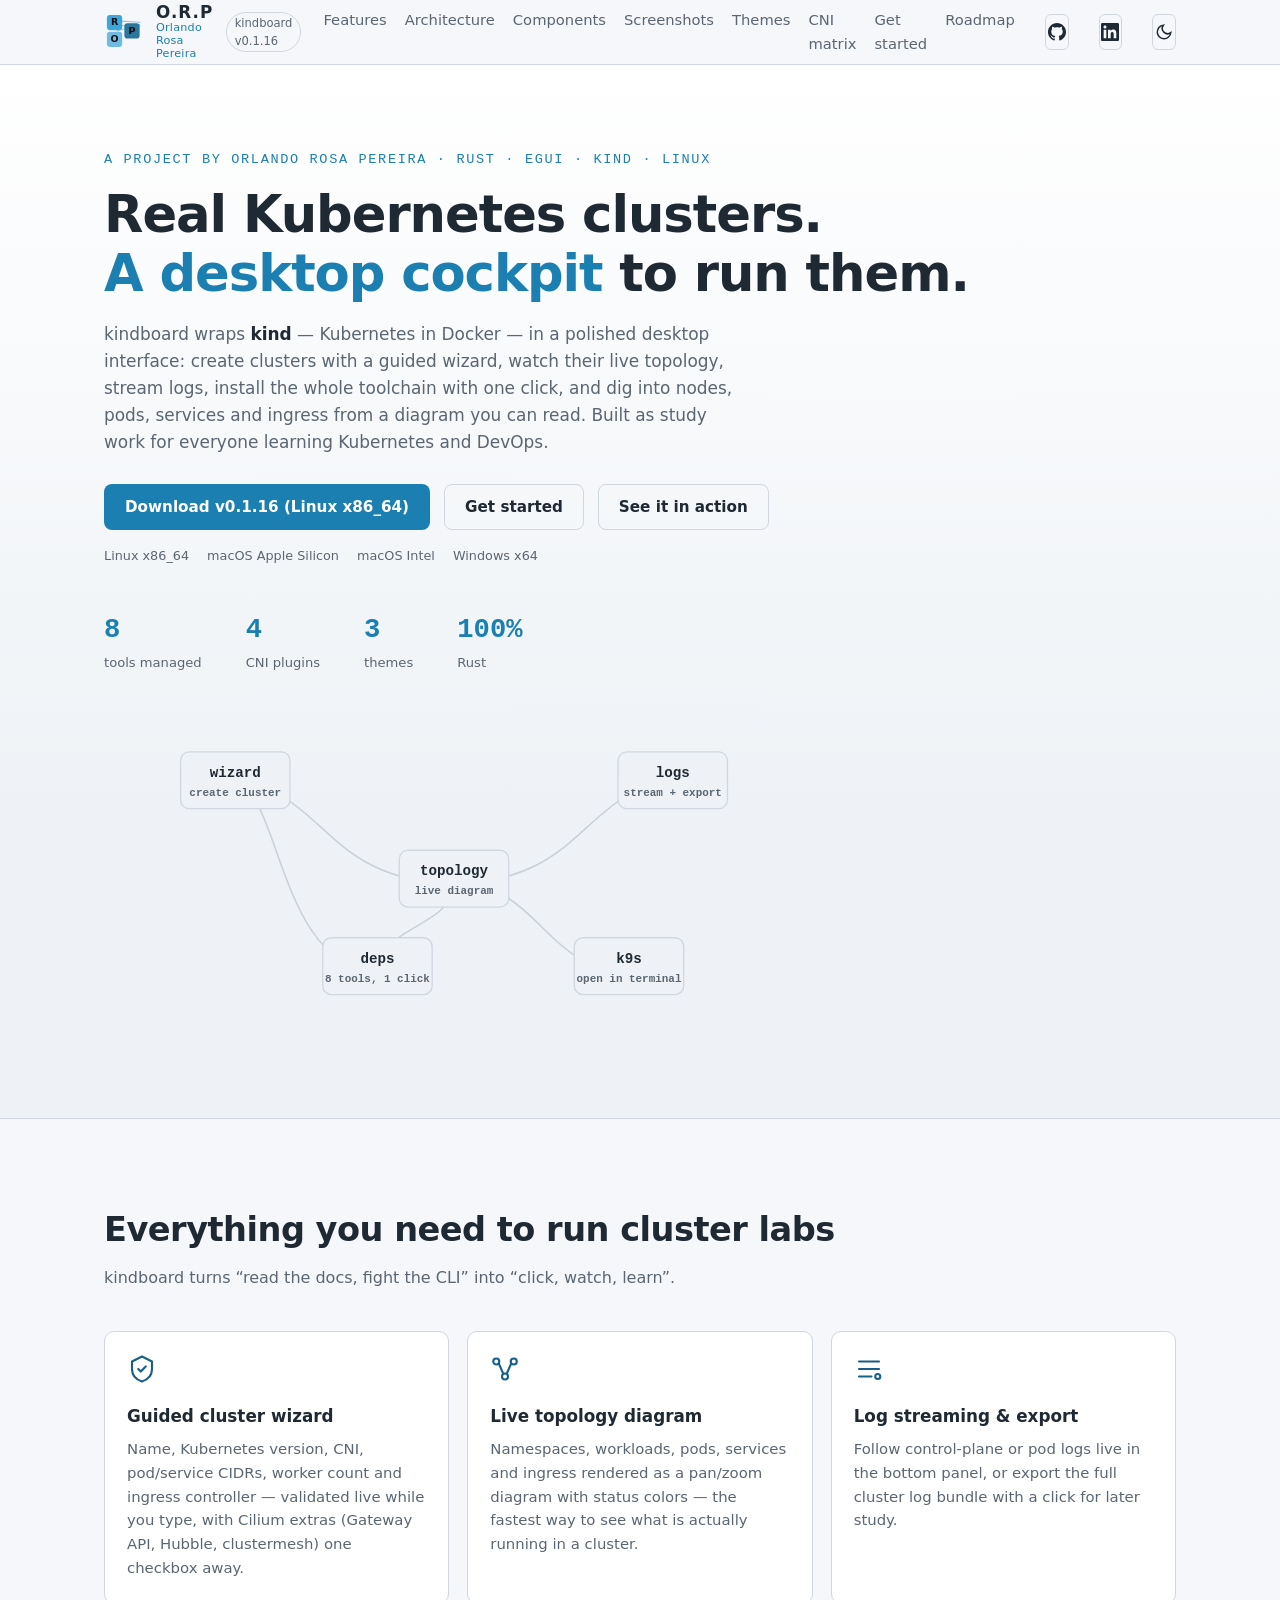
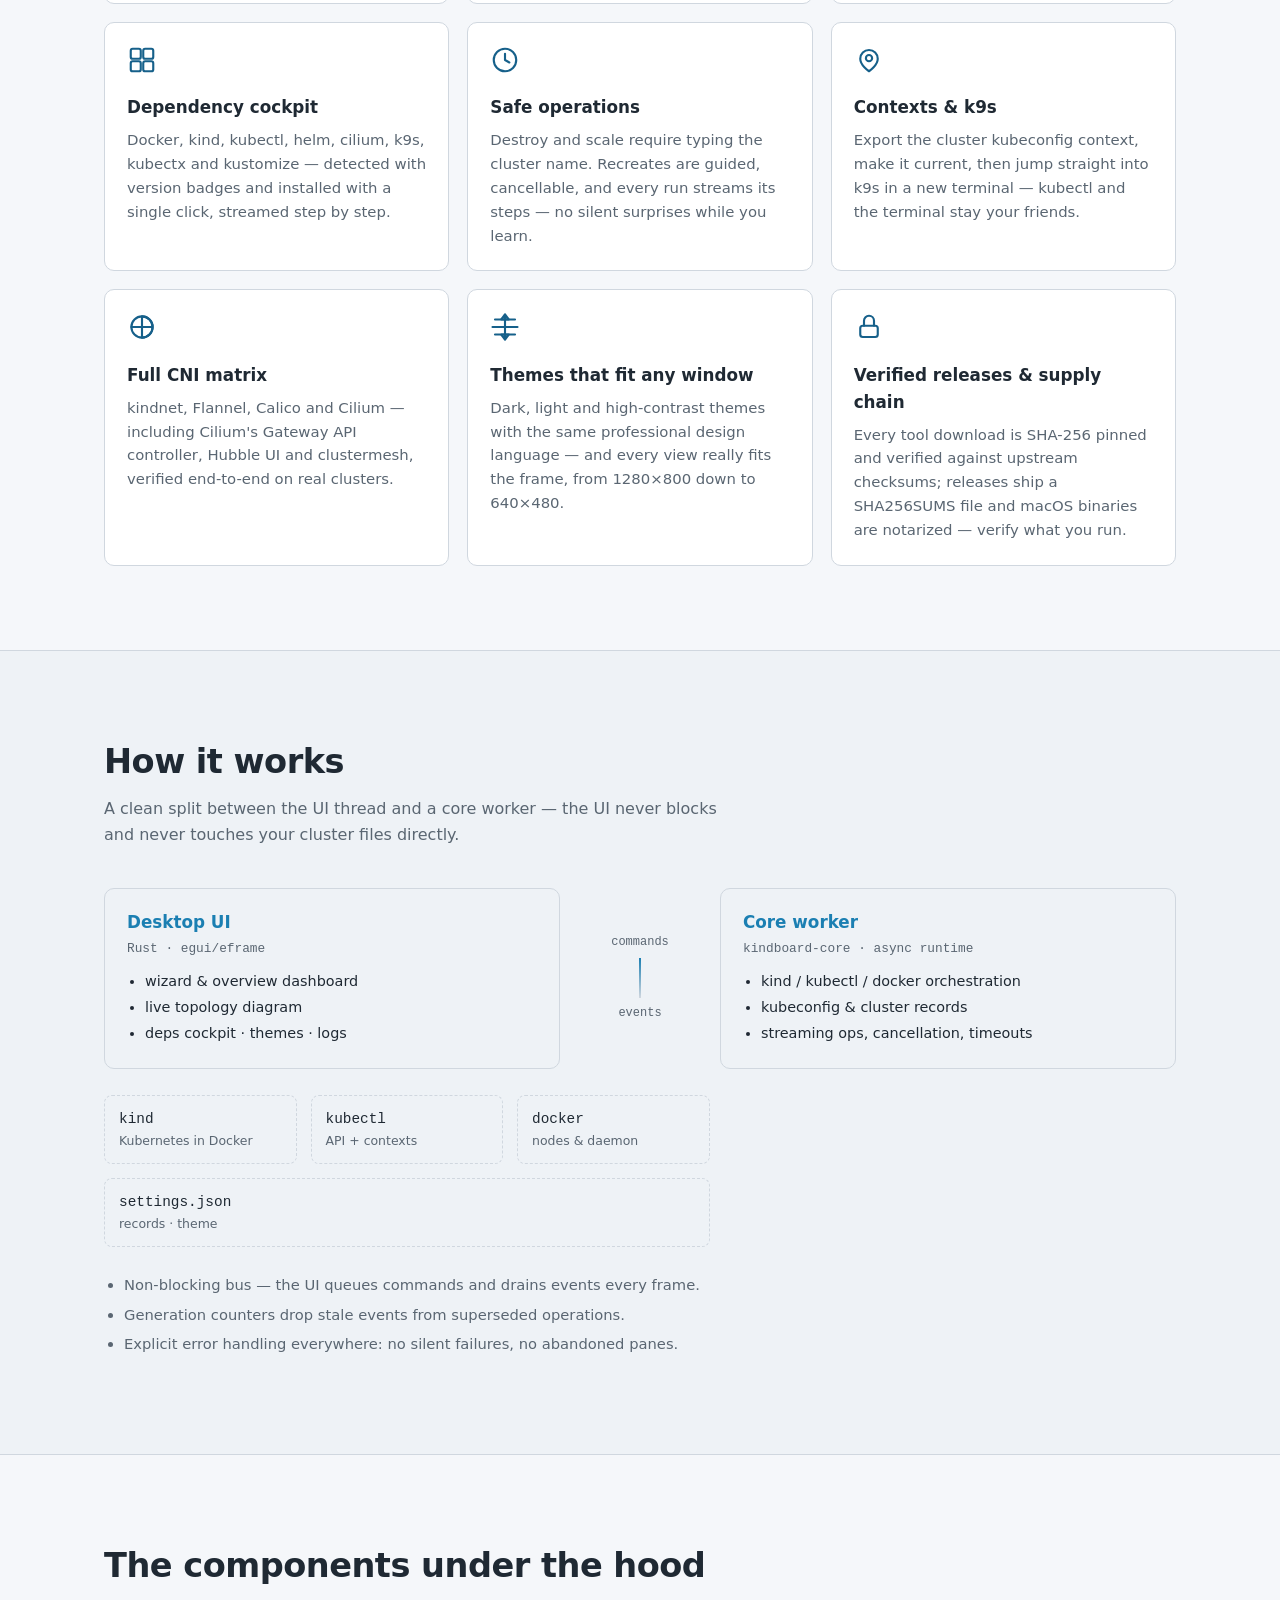
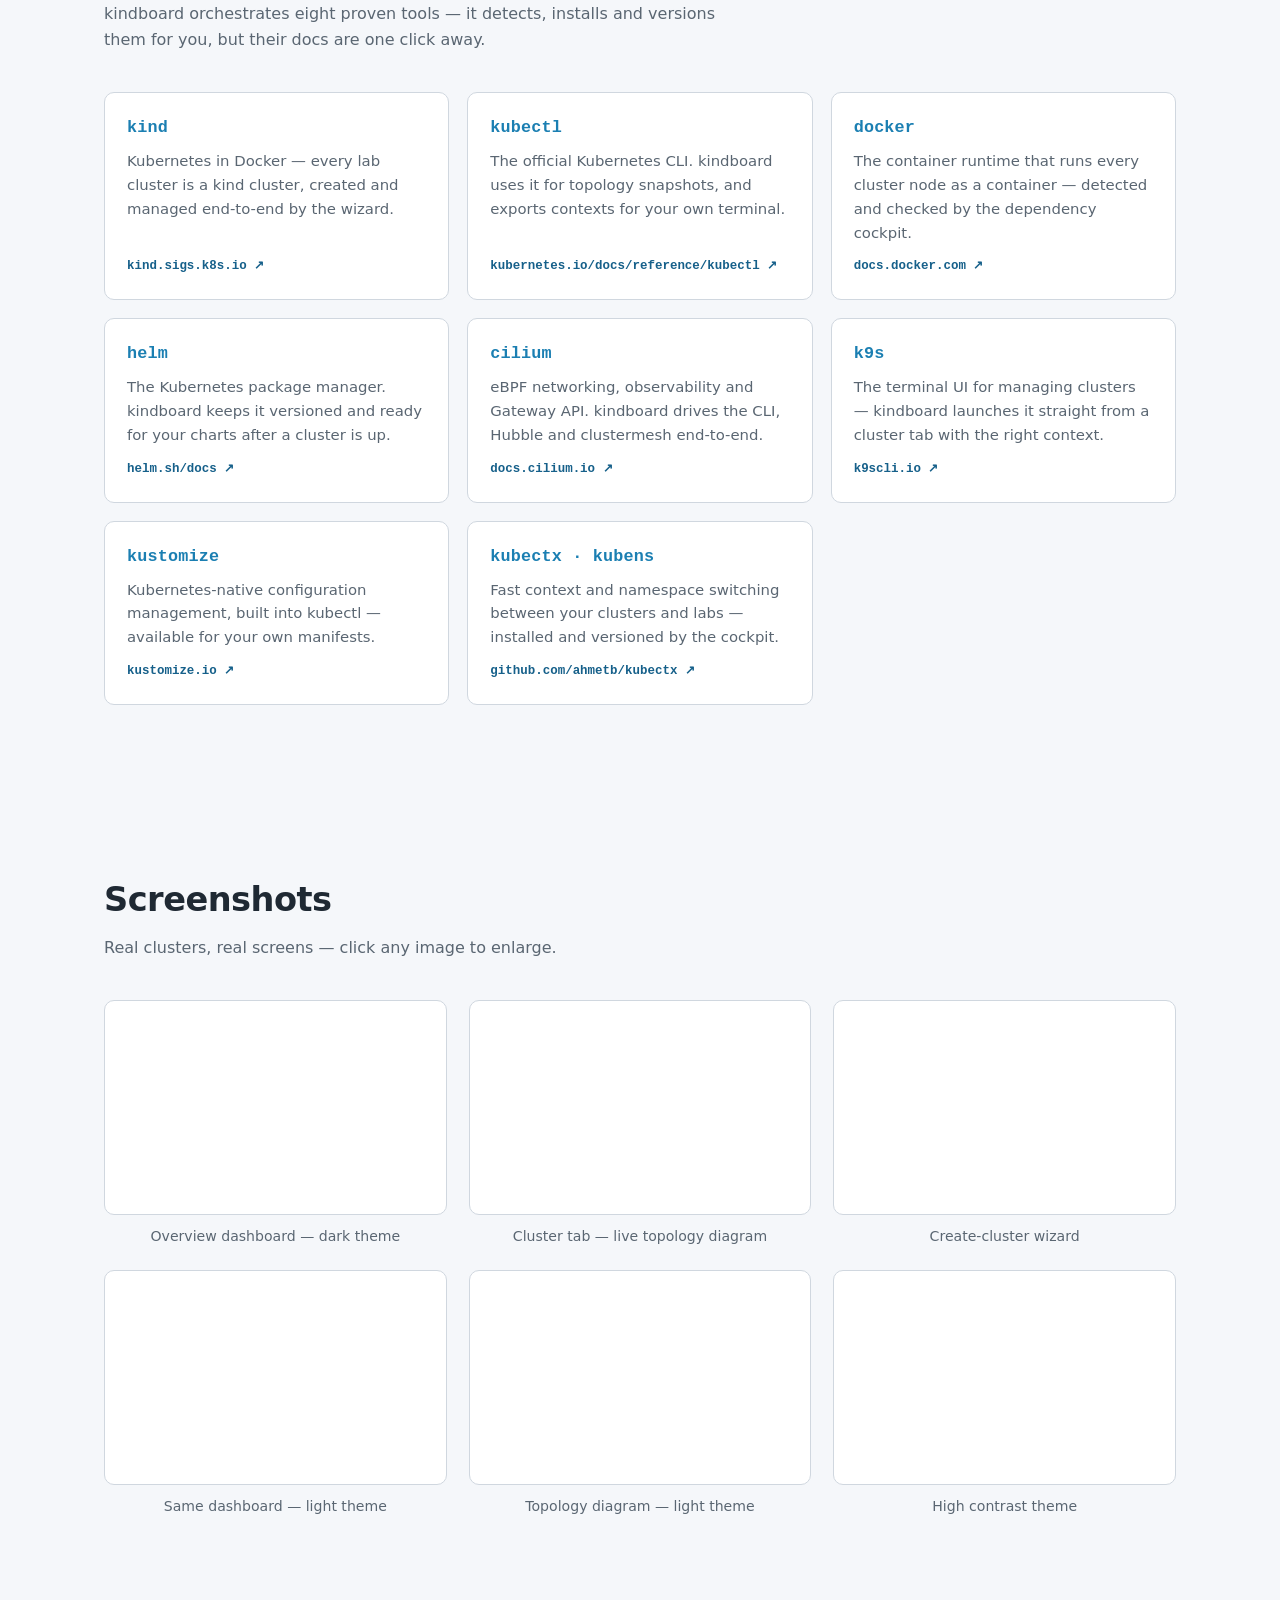
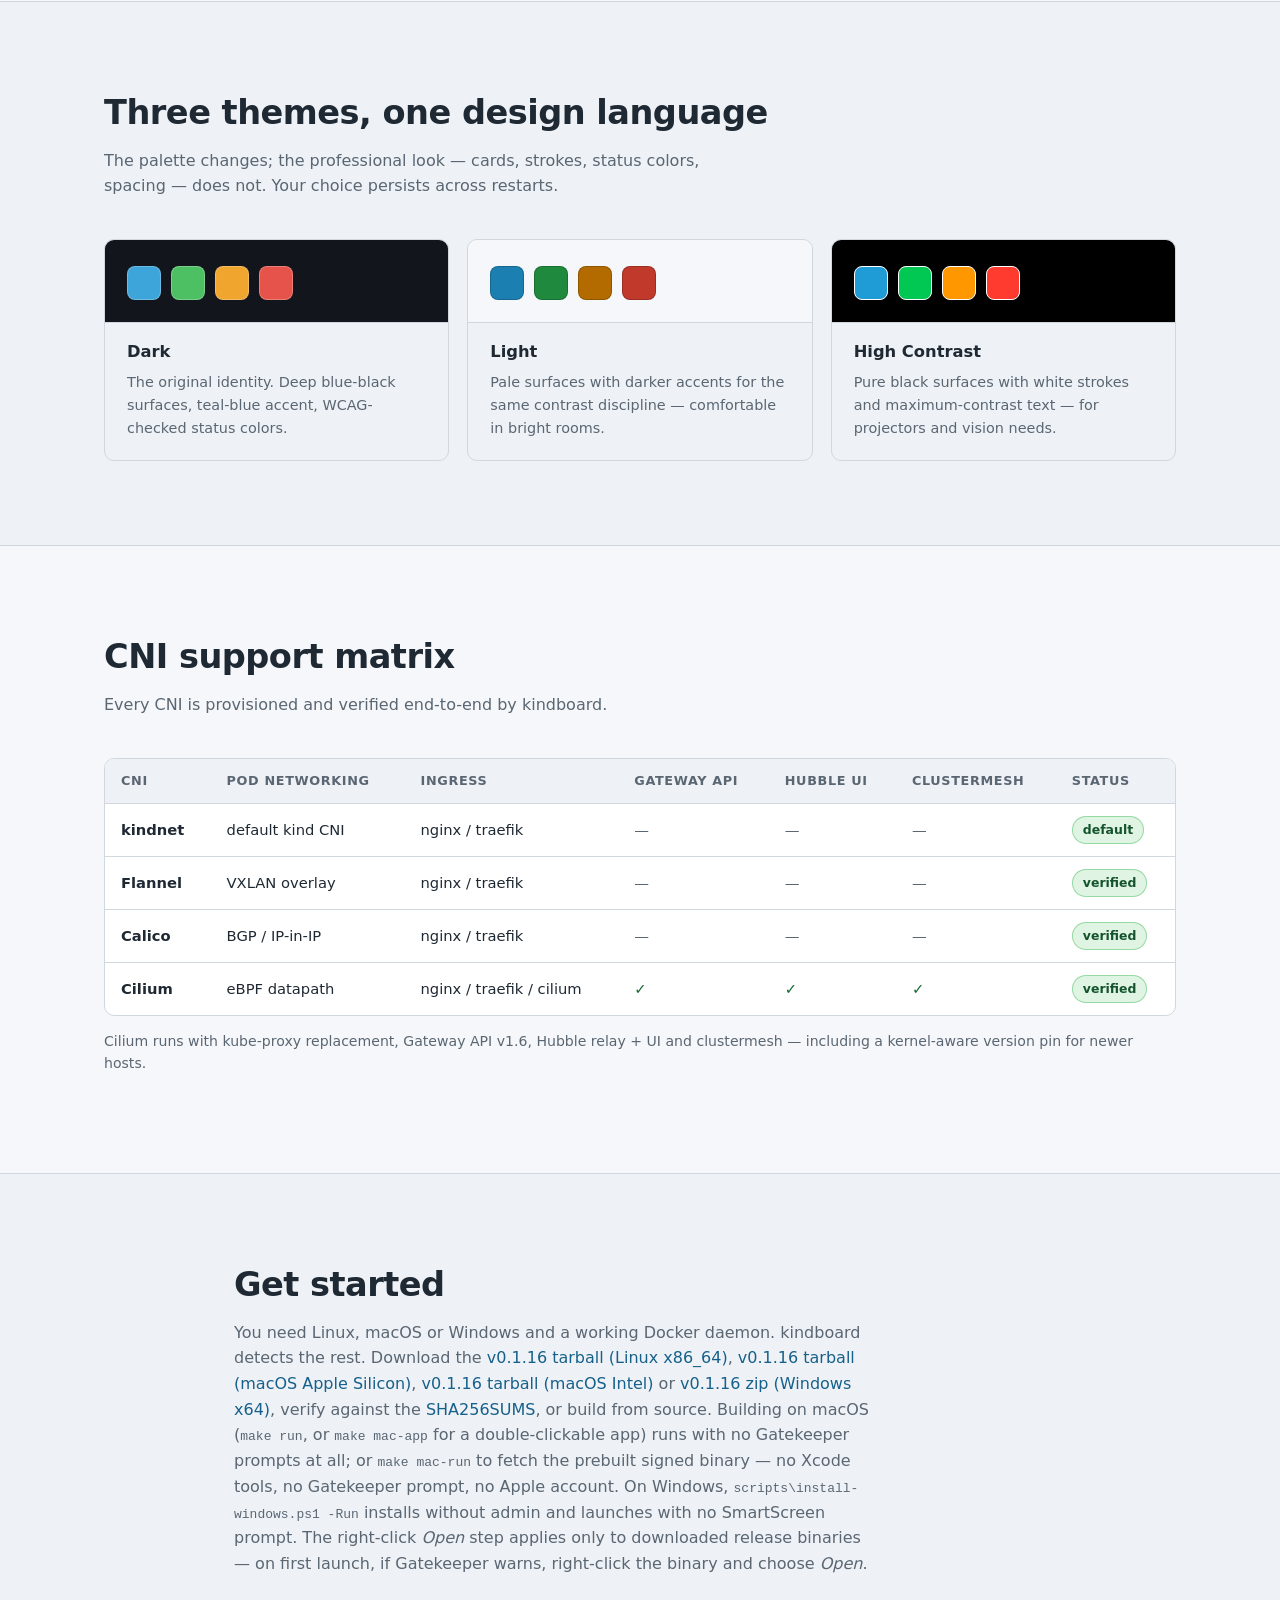
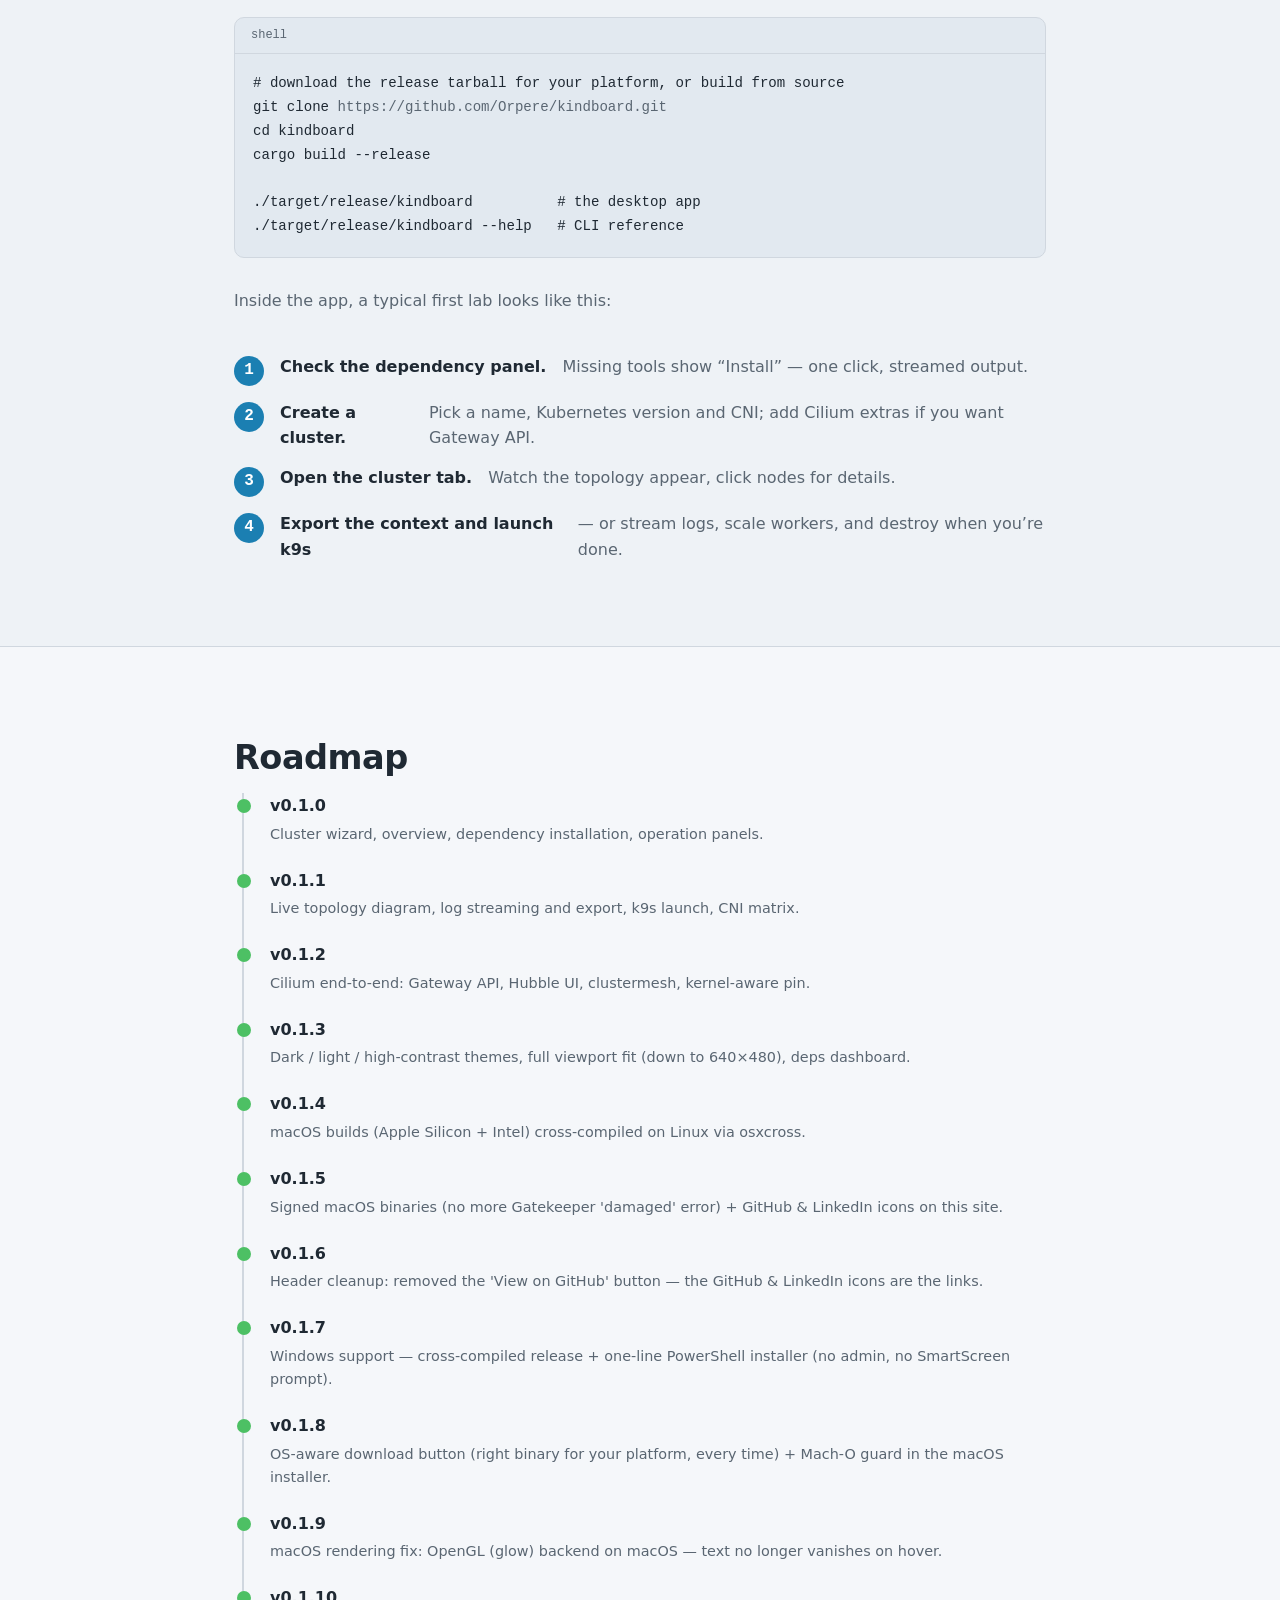
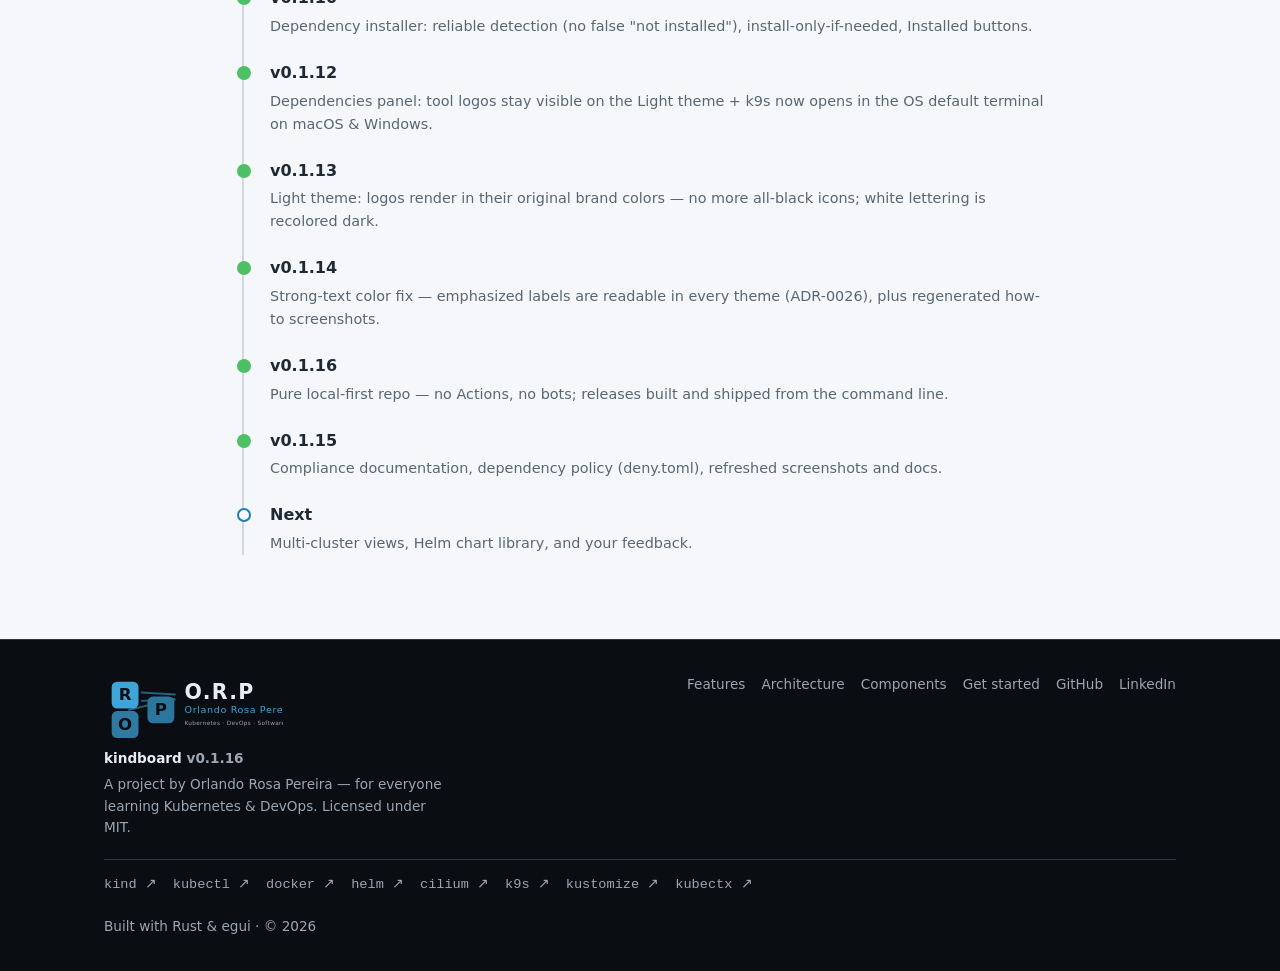
==== index.html @ e4f09187 "publish 0.1.16" ====
<!DOCTYPE html>
<html lang="en">
<head>
  <meta charset="UTF-8" />
  <meta name="viewport" content="width=device-width, initial-scale=1.0" />
  <title>kindboard — a desktop cockpit for kind clusters</title>
  <meta name="description" content="kindboard is a Linux desktop app for creating, inspecting and managing local Kubernetes (kind) clusters — built in Rust for people learning Kubernetes and DevOps." />
  <meta name="theme-color" content="#12161c" />
  <meta name="author" content="Orlando Rosa Pereira" />
  <!-- GitHub Pages cannot set HTTP headers, so the CSP lives in a meta tag.
       The sha256 entry allowlists the inline theme-bootstrap script below
       (recompute with `sha256sum` over the exact script bytes when it changes):
       script-src 'self' <hash>; everything else same-origin only.
       frame-ancestors is omitted: it is inert in a meta tag, so clickjacking
       protection is unavailable on GitHub Pages and accepted as residual risk
       for this static site. -->
  <meta http-equiv="Content-Security-Policy" content="default-src 'self'; script-src 'self' 'sha256-ahwJaGSx7KOVhxHUucJK3EvIXWV5ExNQpcqbF4LpwiA='; style-src 'self'; img-src 'self' data:; connect-src 'self'; font-src 'self'; object-src 'none'; base-uri 'self'; form-action 'self'" />
  <meta property="og:title" content="kindboard — a desktop cockpit for kind clusters" />
  <meta property="og:description" content="Create, inspect and manage local Kubernetes clusters from a polished desktop UI. Rust + egui, one-click dependencies, live topology diagrams, Cilium + Gateway API support." />
  <meta property="og:type" content="website" />
  <meta property="og:url" content="https://orpere.github.io/kindboard/" />
  <meta property="og:image" content="https://orpere.github.io/kindboard/og-image.png" />
  <link rel="icon" type="image/svg+xml" href="favicon.svg" />
  <link rel="icon" type="image/png" sizes="192x192" href="favicon-192.png" />
  <link rel="apple-touch-icon" href="apple-touch-icon.png" />
  <script>(function(){var t="dark";try{var s=localStorage.getItem("kb-theme");if(s==="dark"||s==="light"){t=s}else if(window.matchMedia&&window.matchMedia("(prefers-color-scheme: light)").matches){t="light"}}catch(e){}document.documentElement.setAttribute("data-theme",t);})();</script>
  <link rel="stylesheet" href="styles.css" />
</head>
<body>

<header class="site-header" id="top">
  <div class="wrap header-inner">
    <a class="brand" href="#top" aria-label="O.R.P — Orlando Rosa Pereira, home">
      <img class="brand-mark" src="assets/img/orp-mark.svg" alt="O.R.P mark" />
      <span class="brand-text">
        <strong>O.R.P</strong>
        <small>Orlando Rosa Pereira</small>
      </span>
      <span class="brand-version">kindboard v0.1.16</span>
    </a>
    <button class="nav-toggle" id="nav-toggle" aria-expanded="false" aria-controls="site-nav" aria-label="Toggle navigation">
      <span></span><span></span><span></span>
    </button>
    <nav class="site-nav" id="site-nav" aria-label="Main navigation">
      <a href="#features">Features</a>
      <a href="#architecture">Architecture</a>
      <a href="#components">Components</a>
      <a href="#screenshots">Screenshots</a>
      <a href="#themes">Themes</a>
      <a href="#cni">CNI matrix</a>
      <a href="#start">Get started</a>
      <a href="#roadmap">Roadmap</a>
    </nav>
    <a class="icon-link" href="https://github.com/Orpere/kindboard" target="_blank" rel="noopener noreferrer" aria-label="GitHub repository — Orpere/kindboard" title="GitHub repository — Orpere/kindboard"><svg width="18" height="18" viewBox="0 0 24 24" fill="currentColor" aria-hidden="true"><path d="M12 0C5.37 0 0 5.37 0 12c0 5.3 3.438 9.8 8.205 11.385.6.11.82-.26.82-.577 0-.285-.01-1.04-.015-2.04-3.338.724-4.042-1.61-4.042-1.61-.546-1.385-1.335-1.755-1.335-1.755-1.087-.744.084-.729.084-.729 1.205.084 1.838 1.236 1.838 1.236 1.07 1.835 2.809 1.305 3.495.998.108-.776.417-1.305.76-1.605-2.665-.3-5.466-1.332-5.466-5.93 0-1.31.465-2.38 1.235-3.22-.135-.303-.54-1.523.105-3.176 0 0 1.005-.322 3.3 1.23.96-.267 1.98-.399 3-.405 1.02.006 2.04.138 3 .405 2.28-1.552 3.285-1.23 3.285-1.23.645 1.653.24 2.873.12 3.176.765.84 1.23 1.91 1.23 3.22 0 4.61-2.805 5.625-5.475 5.92.42.36.81 1.096.81 2.22 0 1.606-.015 2.896-.015 3.286 0 .315.21.69.825.57C20.565 21.795 24 17.295 24 12c0-6.63-5.37-12-12-12z"/></svg></a>
    <a class="icon-link" href="https://www.linkedin.com/in/orlando-pereira-878aa32a" target="_blank" rel="noopener noreferrer" aria-label="LinkedIn profile — Orlando Rosa Pereira" title="LinkedIn profile — Orlando Rosa Pereira"><svg width="18" height="18" viewBox="0 0 24 24" fill="currentColor" aria-hidden="true"><path d="M20.447 20.452h-3.554v-5.569c0-1.328-.027-3.037-1.852-3.037-1.853 0-2.136 1.445-2.136 2.939v5.667H9.351V9h3.414v1.561h.046c.477-.9 1.637-1.85 3.37-1.85 3.601 0 4.267 2.37 4.267 5.455v6.286zM5.337 7.433c-1.144 0-2.063-.926-2.063-2.065 0-1.138.92-2.063 2.063-2.063 1.14 0 2.064.925 2.064 2.063 0 1.139-.925 2.065-2.064 2.065zm1.782 13.019H3.555V9h3.564v11.452zM22.225 0H1.771C.792 0 0 .774 0 1.729v20.542C0 23.227.792 24 1.771 24h20.451C23.2 24 24 23.227 24 22.271V1.729C24 .774 23.2 0 22.225 0z"/></svg></a>
    <button class="theme-toggle" id="theme-toggle" type="button" aria-pressed="false" aria-label="Switch to light theme" title="Switch to light theme"><svg id="theme-sun" width="18" height="18" viewBox="0 0 24 24" fill="none" stroke="currentColor" stroke-width="2" aria-hidden="true"><circle cx="12" cy="12" r="4"/><path d="M12 2v2M12 20v2M4.9 4.9l1.4 1.4M17.7 17.7l1.4 1.4M2 12h2M20 12h2M4.9 19.1l1.4-1.4M17.7 6.3l1.4-1.4"/></svg><svg id="theme-moon" width="18" height="18" viewBox="0 0 24 24" fill="none" stroke="currentColor" stroke-width="2" aria-hidden="true"><path d="M21 12.8A9 9 0 1 1 11.2 3a7 7 0 0 0 9.8 9.8z"/></svg></button>
  </div>
</header>

<main>

  <!-- ================= HERO ================= -->
  <section class="hero" id="hero">
    <div class="hero-grid" aria-hidden="true"></div>
    <canvas id="hero-network" aria-hidden="true"></canvas>
    <div class="wrap hero-inner">
      <p class="hero-kicker">A project by Orlando Rosa Pereira · Rust · egui · kind · Linux</p>
      <h1>Real Kubernetes clusters.<br /><span class="accent">A desktop cockpit</span> to run them.</h1>
      <p class="hero-sub">
        kindboard wraps <strong>kind</strong> — Kubernetes in Docker — in a polished desktop interface:
        create clusters with a guided wizard, watch their live topology, stream logs, install the
        whole toolchain with one click, and dig into nodes, pods, services and ingress from a diagram
        you can read. Built as study work for everyone learning Kubernetes and DevOps.
      </p>
      <div class="hero-actions">
        <a id="download-btn" class="btn btn-accent" rel="noopener" href="https://github.com/Orpere/kindboard/releases/latest">Download v0.1.16</a>
        <a id="download-btn-alt" class="btn btn-ghost" rel="noopener" hidden>macOS Intel</a>
        <a class="btn btn-ghost" href="#start">Get started</a>
        <a class="btn btn-ghost" href="#screenshots">See it in action</a>
        <ul class="platform-chips" role="list" aria-label="Download by platform">
          <li><a rel="noopener" href="https://github.com/Orpere/kindboard/releases/download/v0.1.16/kindboard-linux-x86_64.tar.gz">Linux x86_64</a></li>
          <li><a rel="noopener" href="https://github.com/Orpere/kindboard/releases/download/v0.1.16/kindboard-darwin-arm64.tar.gz">macOS Apple Silicon</a></li>
          <li><a rel="noopener" href="https://github.com/Orpere/kindboard/releases/download/v0.1.16/kindboard-darwin-x86_64.tar.gz">macOS Intel</a></li>
          <li><a rel="noopener" href="https://github.com/Orpere/kindboard/releases/download/v0.1.16/kindboard-windows-x86_64.zip">Windows x64</a></li>
        </ul>
      </div>
      <ul class="hero-stats" role="list">
        <li><strong>8</strong><span>tools managed</span></li>
        <li><strong>4</strong><span>CNI plugins</span></li>
        <li><strong>3</strong><span>themes</span></li>
        <li><strong>100%</strong><span>Rust</span></li>
      </ul>
      <div class="hero-art" aria-hidden="true">
        <svg viewBox="0 0 640 300" role="img">
          <g class="edges">
            <path d="M120 60 C 200 60, 200 150, 320 150"/>
            <path d="M320 150 C 440 150, 440 60, 520 60"/>
            <path d="M320 150 C 400 150, 400 230, 480 230"/>
            <path d="M120 60 C 160 60, 160 230, 250 230"/>
            <path d="M320 150 C 320 190, 250 190, 250 230"/>
          </g>
          <g class="nodes">
            <rect x="70" y="30" width="100" height="52" rx="8"/>
            <text x="120" y="53" text-anchor="middle">wizard</text>
            <text x="120" y="70" text-anchor="middle" class="sub">create cluster</text>
            <rect x="270" y="120" width="100" height="52" rx="8"/>
            <text x="320" y="143" text-anchor="middle">topology</text>
            <text x="320" y="160" text-anchor="middle" class="sub">live diagram</text>
            <rect x="470" y="30" width="100" height="52" rx="8"/>
            <text x="520" y="53" text-anchor="middle">logs</text>
            <text x="520" y="70" text-anchor="middle" class="sub">stream + export</text>
            <rect x="200" y="200" width="100" height="52" rx="8"/>
            <text x="250" y="223" text-anchor="middle">deps</text>
            <text x="250" y="240" text-anchor="middle" class="sub">8 tools, 1 click</text>
            <rect x="430" y="200" width="100" height="52" rx="8"/>
            <text x="480" y="223" text-anchor="middle">k9s</text>
            <text x="480" y="240" text-anchor="middle" class="sub">open in terminal</text>
          </g>
        </svg>
      </div>
    </div>
  </section>

  <!-- ================= FEATURES ================= -->
  <section class="section" id="features">
    <div class="wrap">
      <h2>Everything you need to run cluster labs</h2>
      <p class="section-sub">kindboard turns “read the docs, fight the CLI” into “click, watch, learn”.</p>
      <div class="features-grid">
        <article class="card">
          <svg class="card-icon" viewBox="0 0 24 24" aria-hidden="true"><path d="M12 2l8 4v6c0 5-3.5 8.5-8 10-4.5-1.5-8-5-8-10V6z"/><path d="M9 12l2 2 4-4"/></svg>
          <h3>Guided cluster wizard</h3>
          <p>Name, Kubernetes version, CNI, pod/service CIDRs, worker count and ingress controller — validated live while you type, with Cilium extras (Gateway API, Hubble, clustermesh) one checkbox away.</p>
        </article>
        <article class="card">
          <svg class="card-icon" viewBox="0 0 24 24" aria-hidden="true"><circle cx="5" cy="6" r="2.4"/><circle cx="19" cy="6" r="2.4"/><circle cx="12" cy="18" r="2.4"/><path d="M7 7.5l3.5 8M17 7.5l-3.5 8"/></svg>
          <h3>Live topology diagram</h3>
          <p>Namespaces, workloads, pods, services and ingress rendered as a pan/zoom diagram with status colors — the fastest way to see what is actually running in a cluster.</p>
        </article>
        <article class="card">
          <svg class="card-icon" viewBox="0 0 24 24" aria-hidden="true"><path d="M4 6h16M4 12h16M4 18h10"/><circle cx="19" cy="18" r="2"/></svg>
          <h3>Log streaming &amp; export</h3>
          <p>Follow control-plane or pod logs live in the bottom panel, or export the full cluster log bundle with a click for later study.</p>
        </article>
        <article class="card">
          <svg class="card-icon" viewBox="0 0 24 24" aria-hidden="true"><rect x="3" y="3" width="8" height="8" rx="1.5"/><rect x="13" y="3" width="8" height="8" rx="1.5"/><rect x="3" y="13" width="8" height="8" rx="1.5"/><rect x="13" y="13" width="8" height="8" rx="1.5"/></svg>
          <h3>Dependency cockpit</h3>
          <p>Docker, kind, kubectl, helm, cilium, k9s, kubectx and kustomize — detected with version badges and installed with a single click, streamed step by step.</p>
        </article>
        <article class="card">
          <svg class="card-icon" viewBox="0 0 24 24" aria-hidden="true"><path d="M12 3a9 9 0 100 18 9 9 0 000-18z"/><path d="M12 7v5l3.5 2"/></svg>
          <h3>Safe operations</h3>
          <p>Destroy and scale require typing the cluster name. Recreates are guided, cancellable, and every run streams its steps — no silent surprises while you learn.</p>
        </article>
        <article class="card">
          <svg class="card-icon" viewBox="0 0 24 24" aria-hidden="true"><path d="M12 21s-7-4.6-7-10a7 7 0 0114 0c0 5.4-7 10-7 10z"/><circle cx="12" cy="10.5" r="2.5"/></svg>
          <h3>Contexts &amp; k9s</h3>
          <p>Export the cluster kubeconfig context, make it current, then jump straight into k9s in a new terminal — kubectl and the terminal stay your friends.</p>
        </article>
        <article class="card">
          <svg class="card-icon" viewBox="0 0 24 24" aria-hidden="true"><circle cx="12" cy="12" r="8.5"/><path d="M12 3.5a8.5 8.5 0 010 17zM3.5 12h17"/></svg>
          <h3>Full CNI matrix</h3>
          <p>kindnet, Flannel, Calico and Cilium — including Cilium's Gateway API controller, Hubble UI and clustermesh, verified end-to-end on real clusters.</p>
        </article>
        <article class="card">
          <svg class="card-icon" viewBox="0 0 24 24" aria-hidden="true"><path d="M12 2v20M4 6h16M4 18h16M2 12h20"/><path d="M12 2l-3 4h6zM12 22l-3-4h6z"/></svg>
          <h3>Themes that fit any window</h3>
          <p>Dark, light and high-contrast themes with the same professional design language — and every view really fits the frame, from 1280×800 down to 640×480.</p>
        </article>
        <article class="card">
          <svg class="card-icon" viewBox="0 0 24 24" aria-hidden="true"><rect x="5" y="11" width="14" height="9" rx="2"/><path d="M8 11V7a4 4 0 018 0v4"/></svg>
          <h3>Verified releases &amp; supply chain</h3>
          <p>Every tool download is SHA-256 pinned and verified against upstream checksums; releases ship a SHA256SUMS file and macOS binaries are notarized — verify what you run.</p>
        </article>
      </div>
    </div>
  </section>

  <!-- ================= ARCHITECTURE ================= -->
  <section class="section section-dark" id="architecture">
    <div class="wrap">
      <h2>How it works</h2>
      <p class="section-sub">A clean split between the UI thread and a core worker — the UI never blocks and never touches your cluster files directly.</p>
      <div class="arch-diagram" role="img" aria-label="Architecture diagram: the egui UI talks to a Rust core worker over a command/event bus; the worker drives kind, kubectl, docker and the stored cluster records.">
        <div class="arch-box arch-ui">
          <h3>Desktop UI</h3>
          <p>Rust · egui/eframe</p>
          <ul>
            <li>wizard &amp; overview dashboard</li>
            <li>live topology diagram</li>
            <li>deps cockpit · themes · logs</li>
          </ul>
        </div>
        <div class="arch-bus" aria-hidden="true">
          <span>commands</span>
          <span class="bus-line"></span>
          <span>events</span>
        </div>
        <div class="arch-box arch-core">
          <h3>Core worker</h3>
          <p>kindboard-core · async runtime</p>
          <ul>
            <li>kind / kubectl / docker orchestration</li>
            <li>kubeconfig &amp; cluster records</li>
            <li>streaming ops, cancellation, timeouts</li>
          </ul>
        </div>
        <div class="arch-targets">
          <div class="arch-target"><span>kind</span><small>Kubernetes in Docker</small></div>
          <div class="arch-target"><span>kubectl</span><small>API + contexts</small></div>
          <div class="arch-target"><span>docker</span><small>nodes &amp; daemon</small></div>
          <div class="arch-target"><span>settings.json</span><small>records · theme</small></div>
        </div>
      </div>
      <ul class="arch-notes" role="list">
        <li>Non-blocking bus — the UI queues commands and drains events every frame.</li>
        <li>Generation counters drop stale events from superseded operations.</li>
        <li>Explicit error handling everywhere: no silent failures, no abandoned panes.</li>
      </ul>
    </div>
  </section>

  <!-- ================= COMPONENTS ================= -->
  <section class="section" id="components">
    <div class="wrap">
      <h2>The components under the hood</h2>
      <p class="section-sub">kindboard orchestrates eight proven tools — it detects, installs and versions them for you, but their docs are one click away.</p>
      <div class="features-grid">
        <article class="card comp-card">
          <h3 class="comp-name">kind</h3>
          <p>Kubernetes in Docker — every lab cluster is a kind cluster, created and managed end-to-end by the wizard.</p>
          <a class="comp-link" href="https://kind.sigs.k8s.io/" target="_blank" rel="noopener noreferrer">kind.sigs.k8s.io ↗</a>
        </article>
        <article class="card comp-card">
          <h3 class="comp-name">kubectl</h3>
          <p>The official Kubernetes CLI. kindboard uses it for topology snapshots, and exports contexts for your own terminal.</p>
          <a class="comp-link" href="https://kubernetes.io/docs/reference/kubectl/" target="_blank" rel="noopener noreferrer">kubernetes.io/docs/reference/kubectl ↗</a>
        </article>
        <article class="card comp-card">
          <h3 class="comp-name">docker</h3>
          <p>The container runtime that runs every cluster node as a container — detected and checked by the dependency cockpit.</p>
          <a class="comp-link" href="https://docs.docker.com/" target="_blank" rel="noopener noreferrer">docs.docker.com ↗</a>
        </article>
        <article class="card comp-card">
          <h3 class="comp-name">helm</h3>
          <p>The Kubernetes package manager. kindboard keeps it versioned and ready for your charts after a cluster is up.</p>
          <a class="comp-link" href="https://helm.sh/docs/" target="_blank" rel="noopener noreferrer">helm.sh/docs ↗</a>
        </article>
        <article class="card comp-card">
          <h3 class="comp-name">cilium</h3>
          <p>eBPF networking, observability and Gateway API. kindboard drives the CLI, Hubble and clustermesh end-to-end.</p>
          <a class="comp-link" href="https://docs.cilium.io/en/stable/gettingstarted/k8s-install-default/" target="_blank" rel="noopener noreferrer">docs.cilium.io ↗</a>
        </article>
        <article class="card comp-card">
          <h3 class="comp-name">k9s</h3>
          <p>The terminal UI for managing clusters — kindboard launches it straight from a cluster tab with the right context.</p>
          <a class="comp-link" href="https://k9scli.io/" target="_blank" rel="noopener noreferrer">k9scli.io ↗</a>
        </article>
        <article class="card comp-card">
          <h3 class="comp-name">kustomize</h3>
          <p>Kubernetes-native configuration management, built into kubectl — available for your own manifests.</p>
          <a class="comp-link" href="https://kustomize.io/" target="_blank" rel="noopener noreferrer">kustomize.io ↗</a>
        </article>
        <article class="card comp-card">
          <h3 class="comp-name">kubectx · kubens</h3>
          <p>Fast context and namespace switching between your clusters and labs — installed and versioned by the cockpit.</p>
          <a class="comp-link" href="https://github.com/ahmetb/kubectx" target="_blank" rel="noopener noreferrer">github.com/ahmetb/kubectx ↗</a>
        </article>
      </div>
    </div>
  </section>

  <!-- ================= SCREENSHOTS ================= -->
  <section class="section" id="screenshots">
    <div class="wrap">
      <h2>Screenshots</h2>
      <p class="section-sub">Real clusters, real screens — click any image to enlarge.</p>
      <div class="shots-grid">
        <figure>
          <a href="assets/img/screenshot-overview-dark.png" class="shot" data-lightbox>
            <img src="assets/img/screenshot-overview-dark.png" alt="kindboard overview dashboard in dark theme showing two managed clusters with uniform cards, the dependency panel and a tools-ready summary" loading="lazy" />
          </a>
          <figcaption>Overview dashboard — dark theme</figcaption>
        </figure>
        <figure>
          <a href="assets/img/screenshot-cluster-dark.png" class="shot" data-lightbox>
            <img src="assets/img/screenshot-cluster-dark.png" alt="kindboard cluster tab showing the live topology diagram, node list and detail panel" loading="lazy" />
          </a>
          <figcaption>Cluster tab — live topology diagram</figcaption>
        </figure>
        <figure>
          <a href="assets/img/screenshot-wizard-dark.png" class="shot" data-lightbox>
            <img src="assets/img/screenshot-wizard-dark.png" alt="kindboard create-cluster wizard with CNI selection and live validation" loading="lazy" />
          </a>
          <figcaption>Create-cluster wizard</figcaption>
        </figure>
        <figure>
          <a href="assets/img/screenshot-overview-light.png" class="shot" data-lightbox>
            <img src="assets/img/screenshot-overview-light.png" alt="the same overview dashboard rendered in the light theme" loading="lazy" />
          </a>
          <figcaption>Same dashboard — light theme</figcaption>
        </figure>
        <figure>
          <a href="assets/img/screenshot-cluster-light.png" class="shot" data-lightbox>
            <img src="assets/img/screenshot-cluster-light.png" alt="the cluster topology diagram rendered in the light theme" loading="lazy" />
          </a>
          <figcaption>Topology diagram — light theme</figcaption>
        </figure>
        <figure>
          <a href="assets/img/screenshot-overview-high-contrast.png" class="shot" data-lightbox>
            <img src="assets/img/screenshot-overview-high-contrast.png" alt="the overview dashboard in the high contrast theme with pure black surfaces" loading="lazy" />
          </a>
          <figcaption>High contrast theme</figcaption>
        </figure>
      </div>
    </div>
  </section>

  <!-- ================= THEMES ================= -->
  <section class="section section-dark" id="themes">
    <div class="wrap">
      <h2>Three themes, one design language</h2>
      <p class="section-sub">The palette changes; the professional look — cards, strokes, status colors, spacing — does not. Your choice persists across restarts.</p>
      <div class="themes-grid">
        <article class="theme-card">
          <div class="theme-preview theme-dark" aria-hidden="true">
            <span class="sw sw-accent"></span><span class="sw sw-green"></span><span class="sw sw-amber"></span><span class="sw sw-red"></span>
          </div>
          <h3>Dark</h3>
          <p>The original identity. Deep blue-black surfaces, teal-blue accent, WCAG-checked status colors.</p>
        </article>
        <article class="theme-card">
          <div class="theme-preview theme-light" aria-hidden="true">
            <span class="sw sw-accent"></span><span class="sw sw-green"></span><span class="sw sw-amber"></span><span class="sw sw-red"></span>
          </div>
          <h3>Light</h3>
          <p>Pale surfaces with darker accents for the same contrast discipline — comfortable in bright rooms.</p>
        </article>
        <article class="theme-card">
          <div class="theme-preview theme-hc" aria-hidden="true">
            <span class="sw sw-accent"></span><span class="sw sw-green"></span><span class="sw sw-amber"></span><span class="sw sw-red"></span>
          </div>
          <h3>High Contrast</h3>
          <p>Pure black surfaces with white strokes and maximum-contrast text — for projectors and vision needs.</p>
        </article>
      </div>
    </div>
  </section>

  <!-- ================= CNI MATRIX ================= -->
  <section class="section" id="cni">
    <div class="wrap">
      <h2>CNI support matrix</h2>
      <p class="section-sub">Every CNI is provisioned and verified end-to-end by kindboard.</p>
      <div class="table-scroll">
        <table class="cni-table">
          <thead>
            <tr><th scope="col">CNI</th><th scope="col">Pod networking</th><th scope="col">Ingress</th><th scope="col">Gateway API</th><th scope="col">Hubble UI</th><th scope="col">Clustermesh</th><th scope="col">Status</th></tr>
          </thead>
          <tbody>
            <tr><th scope="row">kindnet</th><td>default kind CNI</td><td>nginx / traefik</td><td class="no">—</td><td class="no">—</td><td class="no">—</td><td><span class="badge badge-green">default</span></td></tr>
            <tr><th scope="row">Flannel</th><td>VXLAN overlay</td><td>nginx / traefik</td><td class="no">—</td><td class="no">—</td><td class="no">—</td><td><span class="badge badge-green">verified</span></td></tr>
            <tr><th scope="row">Calico</th><td>BGP / IP-in-IP</td><td>nginx / traefik</td><td class="no">—</td><td class="no">—</td><td class="no">—</td><td><span class="badge badge-green">verified</span></td></tr>
            <tr><th scope="row">Cilium</th><td>eBPF datapath</td><td>nginx / traefik / cilium</td><td class="yes">✓</td><td class="yes">✓</td><td class="yes">✓</td><td><span class="badge badge-green">verified</span></td></tr>
          </tbody>
        </table>
      </div>
      <p class="table-note">Cilium runs with kube-proxy replacement, Gateway API v1.6, Hubble relay + UI and clustermesh — including a kernel-aware version pin for newer hosts.</p>
    </div>
  </section>

  <!-- ================= GETTING STARTED ================= -->
  <section class="section section-dark" id="start">
    <div class="wrap narrow">
      <h2>Get started</h2>
      <p class="section-sub">You need Linux, macOS or Windows and a working Docker daemon. kindboard detects the rest. Download the
        <a href="https://github.com/Orpere/kindboard/releases/download/v0.1.16/kindboard-linux-x86_64.tar.gz">v0.1.16 tarball (Linux x86_64)</a>,
        <a href="https://github.com/Orpere/kindboard/releases/download/v0.1.16/kindboard-darwin-arm64.tar.gz">v0.1.16 tarball (macOS Apple Silicon)</a>,
        <a href="https://github.com/Orpere/kindboard/releases/download/v0.1.16/kindboard-darwin-x86_64.tar.gz">v0.1.16 tarball (macOS Intel)</a> or
        <a href="https://github.com/Orpere/kindboard/releases/download/v0.1.16/kindboard-windows-x86_64.zip">v0.1.16 zip (Windows x64)</a>,
        verify against the <a href="https://github.com/Orpere/kindboard/releases/download/v0.1.16/SHA256SUMS">SHA256SUMS</a>,
        or build from source. Building on macOS (<code>make run</code>, or <code>make mac-app</code> for a double-clickable app) runs with no Gatekeeper prompts at all; or <code>make mac-run</code> to fetch the prebuilt signed binary — no Xcode tools, no Gatekeeper prompt, no Apple account. On Windows, <code>scripts\install-windows.ps1 -Run</code> installs without admin and launches with no SmartScreen prompt. The right-click <em>Open</em> step applies only to downloaded release binaries — on first launch, if Gatekeeper warns, right-click the binary and choose <em>Open</em>.</p>
      <div class="code-block">
        <div class="code-head"><span>shell</span></div>
        <pre><code># download the release tarball for your platform, or build from source
git clone <span class="c-muted">https://github.com/Orpere/kindboard.git</span>
cd kindboard
cargo build --release

./target/release/kindboard          # the desktop app
./target/release/kindboard --help   # CLI reference</code></pre>
      </div>
      <p class="section-sub">Inside the app, a typical first lab looks like this:</p>
      <ol class="steps" role="list">
        <li><strong>Check the dependency panel.</strong> Missing tools show “Install” — one click, streamed output.</li>
        <li><strong>Create a cluster.</strong> Pick a name, Kubernetes version and CNI; add Cilium extras if you want Gateway API.</li>
        <li><strong>Open the cluster tab.</strong> Watch the topology appear, click nodes for details.</li>
        <li><strong>Export the context and launch k9s</strong> — or stream logs, scale workers, and destroy when you’re done.</li>
      </ol>
    </div>
  </section>

  <!-- ================= ROADMAP ================= -->
  <section class="section" id="roadmap">
    <div class="wrap narrow">
      <h2>Roadmap</h2>
      <div class="timeline">
        <div class="tl-item"><span class="tl-dot done"></span><div><h3>v0.1.0</h3><p>Cluster wizard, overview, dependency installation, operation panels.</p></div></div>
        <div class="tl-item"><span class="tl-dot done"></span><div><h3>v0.1.1</h3><p>Live topology diagram, log streaming and export, k9s launch, CNI matrix.</p></div></div>
        <div class="tl-item"><span class="tl-dot done"></span><div><h3>v0.1.2</h3><p>Cilium end-to-end: Gateway API, Hubble UI, clustermesh, kernel-aware pin.</p></div></div>
        <div class="tl-item"><span class="tl-dot done"></span><div><h3>v0.1.3</h3><p>Dark / light / high-contrast themes, full viewport fit (down to 640×480), deps dashboard.</p></div></div>
        <div class="tl-item"><span class="tl-dot done"></span><div><h3>v0.1.4</h3><p>macOS builds (Apple Silicon + Intel) cross-compiled on Linux via osxcross.</p></div></div>
        <div class="tl-item"><span class="tl-dot done"></span><div><h3>v0.1.5</h3><p>Signed macOS binaries (no more Gatekeeper 'damaged' error) + GitHub &amp; LinkedIn icons on this site.</p></div></div>
        <div class="tl-item"><span class="tl-dot done"></span><div><h3>v0.1.6</h3><p>Header cleanup: removed the 'View on GitHub' button — the GitHub &amp; LinkedIn icons are the links.</p></div></div>
        <div class="tl-item"><span class="tl-dot done"></span><div><h3>v0.1.7</h3><p>Windows support — cross-compiled release + one-line PowerShell installer (no admin, no SmartScreen prompt).</p></div></div>
        <div class="tl-item"><span class="tl-dot done"></span><div><h3>v0.1.8</h3><p>OS-aware download button (right binary for your platform, every time) + Mach-O guard in the macOS installer.</p></div></div>
        <div class="tl-item"><span class="tl-dot done"></span><div><h3>v0.1.9</h3><p>macOS rendering fix: OpenGL (glow) backend on macOS — text no longer vanishes on hover.</p></div></div>
        <div class="tl-item"><span class="tl-dot done"></span><div><h3>v0.1.10</h3><p>Dependency installer: reliable detection (no false "not installed"), install-only-if-needed, Installed buttons.</p></div></div>
        <div class="tl-item"><span class="tl-dot done"></span><div><h3>v0.1.12</h3><p>Dependencies panel: tool logos stay visible on the Light theme + k9s now opens in the OS default terminal on macOS &amp; Windows.</p></div></div>
        <div class="tl-item"><span class="tl-dot done"></span><div><h3>v0.1.13</h3><p>Light theme: logos render in their original brand colors — no more all-black icons; white lettering is recolored dark.</p></div></div>
        <div class="tl-item"><span class="tl-dot done"></span><div><h3>v0.1.14</h3><p>Strong-text color fix — emphasized labels are readable in every theme (ADR-0026), plus regenerated how-to screenshots.</p></div></div>
        <div class="tl-item"><span class="tl-dot done"></span><div><h3>v0.1.16</h3><p>Pure local-first repo — no Actions, no bots; releases built and shipped from the command line.</p></div></div>
        <div class="tl-item"><span class="tl-dot done"></span><div><h3>v0.1.15</h3><p>Compliance documentation, dependency policy (deny.toml), refreshed screenshots and docs.</p></div></div>
        <div class="tl-item"><span class="tl-dot next"></span><div><h3>Next</h3><p>Multi-cluster views, Helm chart library, and your feedback.</p></div></div>
      </div>
    </div>
  </section>

</main>

<footer class="site-footer">
  <div class="wrap footer-inner">
    <div class="footer-brand-box">
      <img class="footer-logo" src="assets/img/logo-orp.svg" alt="O.R.P logo — Orlando Rosa Pereira" />
      <p class="footer-brand">kindboard <span class="muted">v0.1.16</span></p>
      <p class="muted">A project by Orlando Rosa Pereira — for everyone learning Kubernetes &amp; DevOps. Licensed under MIT.</p>
    </div>
    <nav aria-label="Footer navigation">
      <a href="#features">Features</a>
      <a href="#architecture">Architecture</a>
      <a href="#components">Components</a>
      <a href="#start">Get started</a>
      <a href="https://github.com/Orpere/kindboard" target="_blank" rel="noopener">GitHub</a>
      <a href="https://www.linkedin.com/in/orlando-pereira-878aa32a" target="_blank" rel="noopener noreferrer">LinkedIn</a>
    </nav>
    <nav class="footer-refs" aria-label="Official component references">
      <a href="https://kind.sigs.k8s.io/" target="_blank" rel="noopener noreferrer">kind ↗</a>
      <a href="https://kubernetes.io/docs/reference/kubectl/" target="_blank" rel="noopener noreferrer">kubectl ↗</a>
      <a href="https://docs.docker.com/" target="_blank" rel="noopener noreferrer">docker ↗</a>
      <a href="https://helm.sh/docs/" target="_blank" rel="noopener noreferrer">helm ↗</a>
      <a href="https://docs.cilium.io/en/stable/gettingstarted/k8s-install-default/" target="_blank" rel="noopener noreferrer">cilium ↗</a>
      <a href="https://k9scli.io/" target="_blank" rel="noopener noreferrer">k9s ↗</a>
      <a href="https://kustomize.io/" target="_blank" rel="noopener noreferrer">kustomize ↗</a>
      <a href="https://github.com/ahmetb/kubectx" target="_blank" rel="noopener noreferrer">kubectx ↗</a>
    </nav>
    <p class="muted">Built with Rust &amp; egui · © 2026</p>
  </div>
</footer>

<div class="lightbox" id="lightbox" aria-hidden="true">
  <button class="lightbox-close" id="lightbox-close" aria-label="Close image">&times;</button>
  <img id="lightbox-img" src="" alt="" />
</div>

<script src="network.js" defer></script>
<script src="download.js"></script>
<script src="app.js"></script>
</body>
</html>
---- styles.css ----
/* kindboard website — brand design system
   Palette mirrors the app: teal-blue accent #3da5d9, dark surfaces
   #12161c/#1a2028, stroke #2c3642, status green #4dc064, amber #f0a52e,
   red #e5534b. System font stack, zero external assets. */

:root {
  --green: #4dc064;
  --amber: #f0a52e;
  --red: #e5534b;
  --radius: 10px;
  --font: system-ui, -apple-system, "Segoe UI", Roboto, "Helvetica Neue", Arial, sans-serif;
  --mono: ui-monospace, "SF Mono", "Cascadia Code", "JetBrains Mono", Menlo, Consolas, monospace;
}

:root,
:root[data-theme="dark"] {
  --bg: #12161c;
  --bg-2: #1a2028;
  --bg-deeper: #0a0d11;
  --card: #1a2028;
  --stroke: #2c3642;
  --text: #e6edf3;
  --text-dim: #9aa6b4;
  --accent: #3da5d9;
  --accent-dark: #4fb0e0;
  --accent-on: #060d12;
  --header-bg: rgba(18,22,28,0.92);
  --hero-grad-a: #0a0d11;
  --hero-grad-b: #12161c;
  --hero-grad-c: #12161c;
  --grid-line: rgba(61,165,217,0.07);
  --table-head: #1a2028;
  --shadow: rgba(0,0,0,0.4);
  --link: #4fb0e0;
  --ok: #4dc064;
  --badge-fg: #b9f0c9;
}

:root[data-theme="light"] {
  --bg: #f5f7fa;
  --bg-2: #eef2f6;
  --bg-deeper: #e2e9f0;
  --card: #ffffff;
  --stroke: #d0d7df;
  --text: #1f2933;
  --text-dim: #5a6672;
  --accent: #1b7fb2;
  --accent-dark: #16608a;
  --accent-on: #ffffff;
  --header-bg: rgba(245,247,250,0.92);
  --hero-grad-a: #ffffff;
  --hero-grad-b: #eef2f6;
  --hero-grad-c: #eef2f6;
  --grid-line: rgba(27,127,178,0.10);
  --table-head: #eef1f5;
  --shadow: rgba(18,22,28,0.10);
  --link: #16608a;
  --ok: #166a33;
  --badge-fg: #14532d;
}

* { box-sizing: border-box; }

html { scroll-behavior: smooth; scroll-padding-top: 76px; }

@media (prefers-reduced-motion: reduce) {
  html { scroll-behavior: auto; }
  .card, .shot { transition: none; }
  .card:hover, .shot:hover { transform: none; }
}

body {
  margin: 0;
  font-family: var(--font);
  color: var(--text);
  background: var(--bg);
  line-height: 1.6;
  -webkit-font-smoothing: antialiased;
}

img { max-width: 100%; display: block; }
a { color: var(--link); text-decoration: none; }
a:hover { text-decoration: underline; }

.wrap { max-width: 1120px; margin: 0 auto; padding: 0 24px; }
.wrap.narrow { max-width: 860px; }
.muted { color: var(--text-dim); }
.accent { color: var(--accent); }

/* ---------- header ---------- */
.site-header {
  position: sticky; top: 0; z-index: 50;
  background: var(--header-bg);
  backdrop-filter: blur(10px);
  border-bottom: 1px solid var(--stroke);
  color: var(--text);
}
.header-inner { display: flex; align-items: center; gap: 22px; min-height: 64px; }
.brand { display: flex; align-items: center; gap: 12px; color: var(--text); font-weight: 700; font-size: 1.15rem; }
.brand:hover { text-decoration: none; }
.brand-mark { height: 40px; width: auto; }
.brand-text { display: flex; flex-direction: column; line-height: 1.15; }
.brand-text strong { font-size: 1.05rem; letter-spacing: 0.06em; color: var(--text); }
.brand-text small { font-size: 0.7rem; font-weight: 500; color: var(--accent); letter-spacing: 0.02em; }
.brand-version { font-size: 0.72rem; color: var(--text-dim); font-weight: 500; border: 1px solid var(--stroke); border-radius: 999px; padding: 1px 8px; }
.site-nav { display: flex; gap: 18px; margin-left: auto; }
.site-nav a { color: var(--text-dim); font-size: 0.92rem; }
.site-nav a:hover { color: var(--text); text-decoration: none; }

.theme-toggle {
  background: transparent;
  border: 1px solid var(--stroke);
  border-radius: 6px;
  width: 36px;
  height: 36px;
  display: grid;
  place-items: center;
  padding: 0;
  margin-left: 8px;
  cursor: pointer;
  color: var(--text);
}
.theme-toggle:hover { border-color: var(--accent); color: var(--accent); }
.theme-toggle svg { display: none; }

.icon-link {
  background: transparent;
  border: 1px solid var(--stroke);
  border-radius: 6px;
  width: 36px;
  height: 36px;
  display: grid;
  place-items: center;
  margin-left: 8px;
  color: var(--text);
  text-decoration: none;
}
.icon-link:hover { border-color: var(--accent); color: var(--accent); text-decoration: none; }
.icon-link:focus-visible { outline: 2px solid var(--accent); outline-offset: 2px; }
html[data-theme="dark"] #theme-sun { display: block; }
html[data-theme="light"] #theme-moon { display: block; }

.btn {
  display: inline-block; padding: 10px 20px; border-radius: 8px;
  font-weight: 600; font-size: 0.95rem; border: 1px solid transparent;
  transition: background 0.15s ease, border-color 0.15s ease, color 0.15s ease;
}
.btn:hover { text-decoration: none; }
.btn-accent { background: var(--accent); color: var(--accent-on); }
.btn-accent:hover { background: var(--accent-dark); }
.btn-ghost { background: transparent; color: var(--text); border-color: var(--stroke); }
.btn-ghost:hover { border-color: var(--accent); color: var(--accent); }

.nav-toggle { display: none; background: none; border: 1px solid var(--stroke); border-radius: 6px; padding: 8px; cursor: pointer; }
.nav-toggle span { display: block; width: 18px; height: 2px; background: var(--text); margin: 3px 0; }

/* ---------- hero ---------- */
.hero {
  position: relative; overflow: hidden;
  background: linear-gradient(180deg, var(--hero-grad-a) 0%, var(--hero-grad-b) 70%, var(--hero-grad-c) 100%);
  color: var(--text);
  border-bottom: 1px solid var(--stroke);
}
.hero-grid {
  position: absolute; inset: 0;
  background-image:
    linear-gradient(var(--grid-line) 1px, transparent 1px),
    linear-gradient(90deg, var(--grid-line) 1px, transparent 1px);
  background-size: 44px 44px;
  mask-image: linear-gradient(180deg, rgba(0,0,0,0.9), transparent 85%);
  -webkit-mask-image: linear-gradient(180deg, rgba(0,0,0,0.9), transparent 85%);
}
.hero.has-network .hero-grid { opacity: 0; }
.hero-inner { position: relative; z-index: 2; padding: 84px 24px 64px; }
.hero-kicker {
  font-family: var(--mono); font-size: 0.85rem; letter-spacing: 0.12em;
  text-transform: uppercase; color: var(--accent); margin: 0 0 14px;
}
.hero h1 { font-size: clamp(1.9rem, 4.4vw, 3.2rem); line-height: 1.15; margin: 0 0 18px; letter-spacing: -0.02em; }
.hero-sub { max-width: 640px; color: var(--text-dim); font-size: 1.06rem; margin: 0 0 28px; }
.hero-sub strong { color: var(--text); }
.hero-actions { display: flex; gap: 14px; flex-wrap: wrap; margin-bottom: 40px; }
/* Author styles must not defeat the `hidden` attribute on the alt download
   button (.btn sets display: inline-block, which would override the UA's
   [hidden] { display: none }). */
.hero-actions .btn[hidden] { display: none; }
.platform-chips {
  list-style: none; display: flex; gap: 4px 18px; flex-wrap: wrap;
  flex-basis: 100%; margin: -2px 0 0; padding: 0;
}
.platform-chips a {
  color: var(--text-dim); font-size: 0.8rem; text-decoration: none;
  border-bottom: 1px solid transparent; transition: color 0.15s ease, border-color 0.15s ease;
}
.platform-chips a:hover { color: var(--accent); border-bottom-color: var(--accent); }
.hero-stats {
  list-style: none; display: flex; gap: 44px; margin: 0 0 8px; padding: 0; flex-wrap: wrap;
}
.hero-stats li { display: flex; flex-direction: column; }
.hero-stats strong { font-size: 1.7rem; color: var(--accent); font-family: var(--mono); }
.hero-stats span { font-size: 0.82rem; color: var(--text-dim); }
.hero-art { margin-top: 46px; max-width: 700px; }
.hero-art svg { width: 100%; height: auto; }
.hero-art .edges path { stroke: rgba(154,166,180,0.45); stroke-width: 1.4; fill: none; }
.hero-art .nodes rect { fill: var(--bg-2); stroke: var(--stroke); stroke-width: 1.2; }
.hero-art .nodes text { fill: var(--text); font-size: 13px; font-weight: 600; font-family: var(--mono); }
.hero-art .nodes text.sub { fill: var(--text-dim); font-size: 10px; }

/* ---------- sections ---------- */
.section { padding: 84px 0; }
.section-dark { background: var(--bg-2); color: var(--text); border-top: 1px solid var(--stroke); border-bottom: 1px solid var(--stroke); }
.section h2 { font-size: clamp(1.5rem, 3vw, 2.1rem); margin: 0 0 8px; letter-spacing: -0.015em; }
.section-sub { color: var(--text-dim); max-width: 640px; margin: 0 0 40px; }
.section-dark .section-sub { color: var(--text-dim); }

/* ---------- feature cards ---------- */
.features-grid { display: grid; grid-template-columns: repeat(auto-fill, minmax(255px, 1fr)); gap: 18px; }
.card {
  background: var(--card); border: 1px solid var(--stroke); border-radius: var(--radius);
  padding: 22px; transition: transform 0.15s ease, border-color 0.15s ease, box-shadow 0.15s ease;
}
.card:hover { transform: translateY(-3px); border-color: var(--accent); box-shadow: 0 10px 28px var(--shadow); }
.card-icon { width: 30px; height: 30px; stroke: var(--accent-dark); fill: none; stroke-width: 1.7; stroke-linecap: round; stroke-linejoin: round; margin-bottom: 12px; }
.card h3 { margin: 0 0 8px; font-size: 1.05rem; }
.card p { margin: 0; color: var(--text-dim); font-size: 0.93rem; }

/* ---------- component cards ---------- */
.comp-card { display: flex; flex-direction: column; }
.comp-name { font-family: var(--mono); font-size: 1.02rem; color: var(--accent); margin: 0 0 8px; letter-spacing: 0.01em; }
.comp-card p { margin: 0 0 12px; }
.comp-link { margin-top: auto; font-family: var(--mono); font-size: 0.78rem; font-weight: 600; color: var(--link); overflow-wrap: anywhere; }
.comp-link:hover { text-decoration: underline; }

/* ---------- architecture ---------- */
.arch-diagram { display: flex; align-items: stretch; gap: 20px; flex-wrap: wrap; margin: 20px 0 10px; }
.arch-box {
  background: var(--bg-2); border: 1px solid var(--stroke); border-radius: var(--radius);
  padding: 20px 22px; flex: 1 1 260px;
}
.arch-box h3 { margin: 0 0 4px; font-size: 1.05rem; color: var(--accent); }
.arch-box p { margin: 0 0 10px; font-family: var(--mono); font-size: 0.8rem; color: var(--text-dim); }
.arch-box ul { margin: 0; padding-left: 18px; font-size: 0.9rem; color: var(--text); }
.arch-box li { margin: 3px 0; }
.arch-bus {
  flex: 0 0 120px; display: flex; flex-direction: column; align-items: center; justify-content: center;
  font-family: var(--mono); font-size: 0.75rem; color: var(--text-dim); gap: 6px;
}
.bus-line { width: 2px; height: 40px; background: linear-gradient(180deg, var(--accent), var(--stroke)); }
.arch-targets { display: flex; gap: 14px; flex-wrap: wrap; margin-top: 6px; }
.arch-target {
  flex: 1 1 150px; background: transparent; border: 1px dashed var(--stroke); border-radius: 8px;
  padding: 12px 14px; display: flex; flex-direction: column;
}
.arch-target span { font-family: var(--mono); color: var(--text); font-size: 0.9rem; }
.arch-target small { color: var(--text-dim); font-size: 0.78rem; }
.arch-notes { margin-top: 26px; padding-left: 20px; color: var(--text-dim); font-size: 0.92rem; }
.arch-notes li { margin: 6px 0; }

/* ---------- screenshots ---------- */
.shots-grid { display: grid; grid-template-columns: repeat(auto-fit, minmax(280px, 1fr)); gap: 22px; }
.shots-grid figure { margin: 0; }
.shot {
  display: block; border: 1px solid var(--stroke); border-radius: var(--radius); overflow: hidden;
  background: var(--card); transition: border-color 0.15s ease, transform 0.15s ease;
}
.shot:hover { border-color: var(--accent); transform: translateY(-3px); }
.shot img { width: 100%; aspect-ratio: 16/10; object-fit: cover; object-position: top; }
.shots-grid figcaption { margin-top: 10px; font-size: 0.88rem; color: var(--text-dim); text-align: center; }

/* ---------- themes ---------- */
.themes-grid { display: grid; grid-template-columns: repeat(auto-fit, minmax(250px, 1fr)); gap: 18px; }
.theme-card { background: var(--bg-2); border: 1px solid var(--stroke); border-radius: var(--radius); padding: 0 0 20px; overflow: hidden; }
.theme-preview { padding: 26px 22px 22px; border-bottom: 1px solid var(--stroke); display: flex; gap: 10px; }
.theme-preview .sw { width: 34px; height: 34px; border-radius: 8px; border: 1px solid rgba(255,255,255,0.25); }
.theme-preview .sw-accent { background: #3da5d9; }
.theme-preview .sw-green { background: #4dc064; }
.theme-preview .sw-amber { background: #f0a52e; }
.theme-preview .sw-red { background: #e5534b; }
.theme-dark { background: #12161c; }
.theme-light { background: #f5f7fa; }
.theme-light .sw { border-color: rgba(0,0,0,0.2); }
.theme-light .sw-accent { background: #1b7fb2; }
.theme-light .sw-green { background: #1f8a3d; }
.theme-light .sw-amber { background: #b36b00; }
.theme-light .sw-red { background: #c0392b; }
.theme-hc { background: #000000; }
.theme-hc .sw { border-color: #ffffff; }
.theme-hc .sw-accent { background: #1f9bd6; }
.theme-hc .sw-green { background: #00c853; }
.theme-hc .sw-amber { background: #ff9800; }
.theme-hc .sw-red { background: #ff3b30; }
.theme-card h3 { margin: 16px 22px 6px; font-size: 1.02rem; }
.theme-card p { margin: 0 22px; color: var(--text-dim); font-size: 0.9rem; }

/* ---------- CNI table ---------- */
.table-scroll { overflow-x: auto; border: 1px solid var(--stroke); border-radius: var(--radius); background: var(--card); }
.cni-table { width: 100%; border-collapse: collapse; font-size: 0.92rem; min-width: 640px; }
.cni-table th, .cni-table td { padding: 12px 16px; text-align: left; border-bottom: 1px solid var(--stroke); }
.cni-table thead th { background: var(--table-head); font-size: 0.8rem; text-transform: uppercase; letter-spacing: 0.05em; color: var(--text-dim); }
.cni-table tbody tr:last-child td, .cni-table tbody tr:last-child th { border-bottom: none; }
.cni-table .yes { color: var(--ok); font-weight: 700; }
.cni-table .no { color: var(--text-dim); }
.badge { display: inline-block; padding: 3px 10px; border-radius: 999px; font-size: 0.78rem; font-weight: 600; }
.badge-green { color: var(--badge-fg); background: rgba(77,192,100,0.18); border: 1px solid rgba(77,192,100,0.5); }
.table-note { margin-top: 14px; font-size: 0.88rem; color: var(--text-dim); }

/* ---------- code ---------- */
.code-block { background: var(--bg-deeper); border: 1px solid var(--stroke); border-radius: var(--radius); overflow: hidden; margin-bottom: 30px; }
.code-head { padding: 8px 16px; font-family: var(--mono); font-size: 0.75rem; color: var(--text-dim); border-bottom: 1px solid var(--stroke); }
.code-block pre { margin: 0; padding: 18px; overflow-x: auto; }
.code-block code { font-family: var(--mono); font-size: 0.88rem; color: var(--text); line-height: 1.7; }
.c-muted { color: var(--text-dim); }
.steps { counter-reset: step; list-style: none; padding: 0; margin: 0; display: grid; gap: 14px; }
.steps li { display: flex; gap: 16px; align-items: flex-start; color: var(--text-dim); }
.steps li::before {
  counter-increment: step; content: counter(step);
  flex: 0 0 30px; height: 30px; border-radius: 50%; background: var(--accent); color: var(--accent-on);
  display: grid; place-items: center; font-weight: 700; font-family: var(--mono); margin-top: 2px;
}
.steps strong { color: var(--text); }

/* ---------- roadmap ---------- */
.timeline { border-left: 2px solid var(--stroke); margin-left: 8px; padding-left: 26px; display: grid; gap: 22px; }
.tl-item { position: relative; }
.tl-dot { position: absolute; left: -33px; top: 6px; width: 14px; height: 14px; border-radius: 50%; border: 2px solid var(--stroke); background: var(--bg); }
.tl-dot.done { background: var(--green); border-color: var(--green); }
.tl-dot.next { background: var(--bg); border-color: var(--accent); }
.tl-item h3 { margin: 0 0 4px; font-size: 1rem; }
.tl-item p { margin: 0; color: var(--text-dim); font-size: 0.9rem; }

/* ---------- footer (fixed dark band in both themes) ---------- */
.site-footer { background: #0a0d11; color: #e6edf3; border-top: 1px solid #2c3642; padding: 34px 0; }
.footer-inner { display: flex; gap: 20px; align-items: flex-start; justify-content: space-between; flex-wrap: wrap; }
.footer-brand-box { max-width: 340px; }
.footer-logo { height: 64px; width: auto; margin-bottom: 10px; }
.site-footer .footer-brand { font-weight: 700; margin: 0 0 4px; color: #e6edf3; }
.site-footer p { margin: 0; font-size: 0.85rem; color: #9aa6b4; }
.site-footer .muted { color: #9aa6b4; }
.site-footer nav { display: flex; gap: 16px; flex-wrap: wrap; }
.site-footer nav a { color: #9aa6b4; font-size: 0.85rem; }
.site-footer nav a:hover { color: #3da5d9; }
.footer-refs { flex: 1 1 100%; border-top: 1px solid #2c3642; padding-top: 14px; }
.footer-refs a { font-family: var(--mono); font-size: 0.78rem; }

/* ---------- lightbox ---------- */
.lightbox {
  position: fixed; inset: 0; z-index: 100; display: none; align-items: center; justify-content: center;
  background: rgba(6, 9, 12, 0.92); padding: 30px;
}
.lightbox.open { display: flex; }
.lightbox img { max-width: 100%; max-height: 92vh; border-radius: 8px; border: 1px solid var(--stroke); }
.lightbox-close {
  position: absolute; top: 18px; right: 24px; background: none; border: none; cursor: pointer;
  /* overlay is a fixed dark band in both themes */
  color: #e6edf3;
  font-size: 2.4rem; line-height: 1;
}
.lightbox-close:hover { color: var(--accent); }

/* ---------- responsive ---------- */
@media (max-width: 900px) {
  .nav-toggle { display: block; margin-left: auto; }
  .site-nav {
    display: none; position: absolute; top: 64px; left: 0; right: 0;
    background: var(--bg); border-bottom: 1px solid var(--stroke);
    flex-direction: column; padding: 14px 24px; gap: 12px; margin: 0;
  }
  .site-nav.open { display: flex; }
  .hero-inner { padding-top: 56px; }
  .arch-bus { flex: 1 1 100%; flex-direction: row; }
  .bus-line { width: 60px; height: 2px; background: linear-gradient(90deg, var(--accent), var(--stroke)); }
}

@media (max-width: 560px) {
  .wrap { padding: 0 16px; }
  .section { padding: 56px 0; }
  .hero-inner { padding: 40px 16px 48px; }
  .hero-stats { gap: 26px; }
  .hero-actions .btn { width: 100%; text-align: center; }
  .footer-inner { flex-direction: column; gap: 14px; }
}
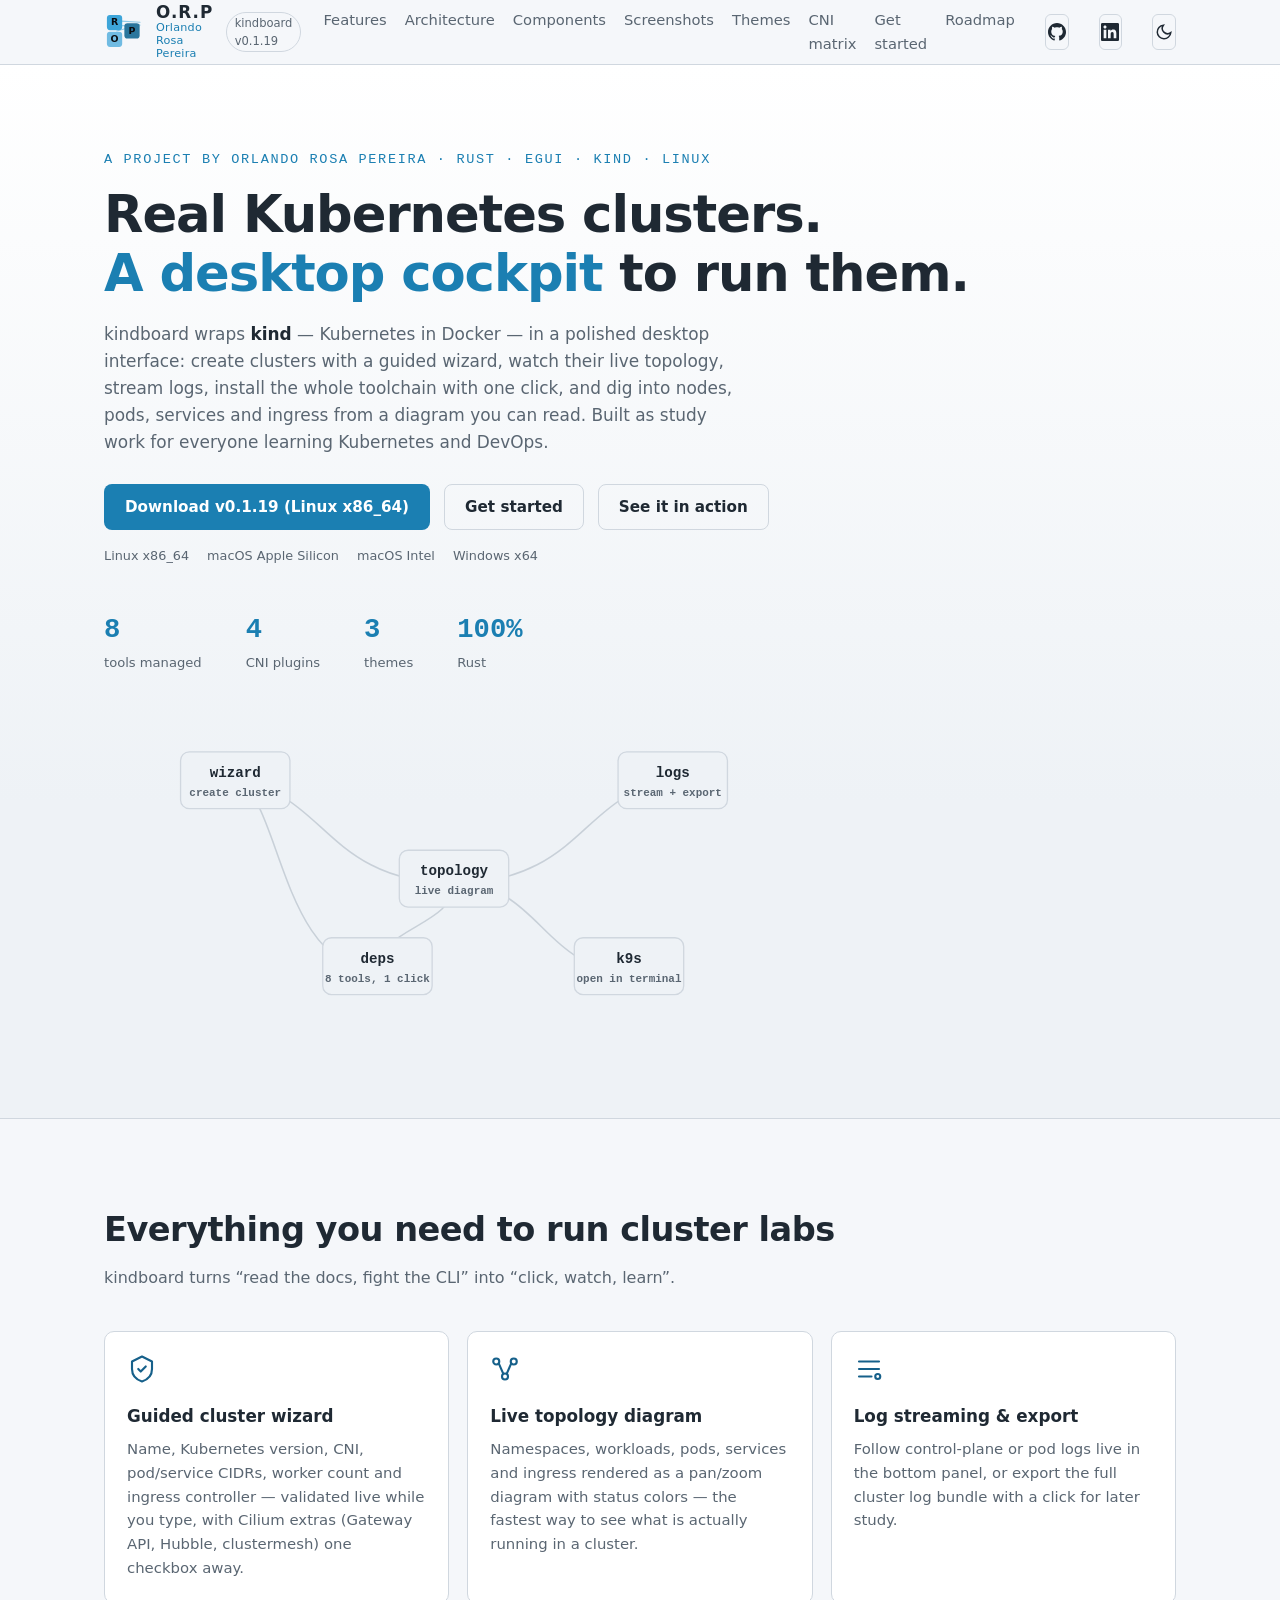
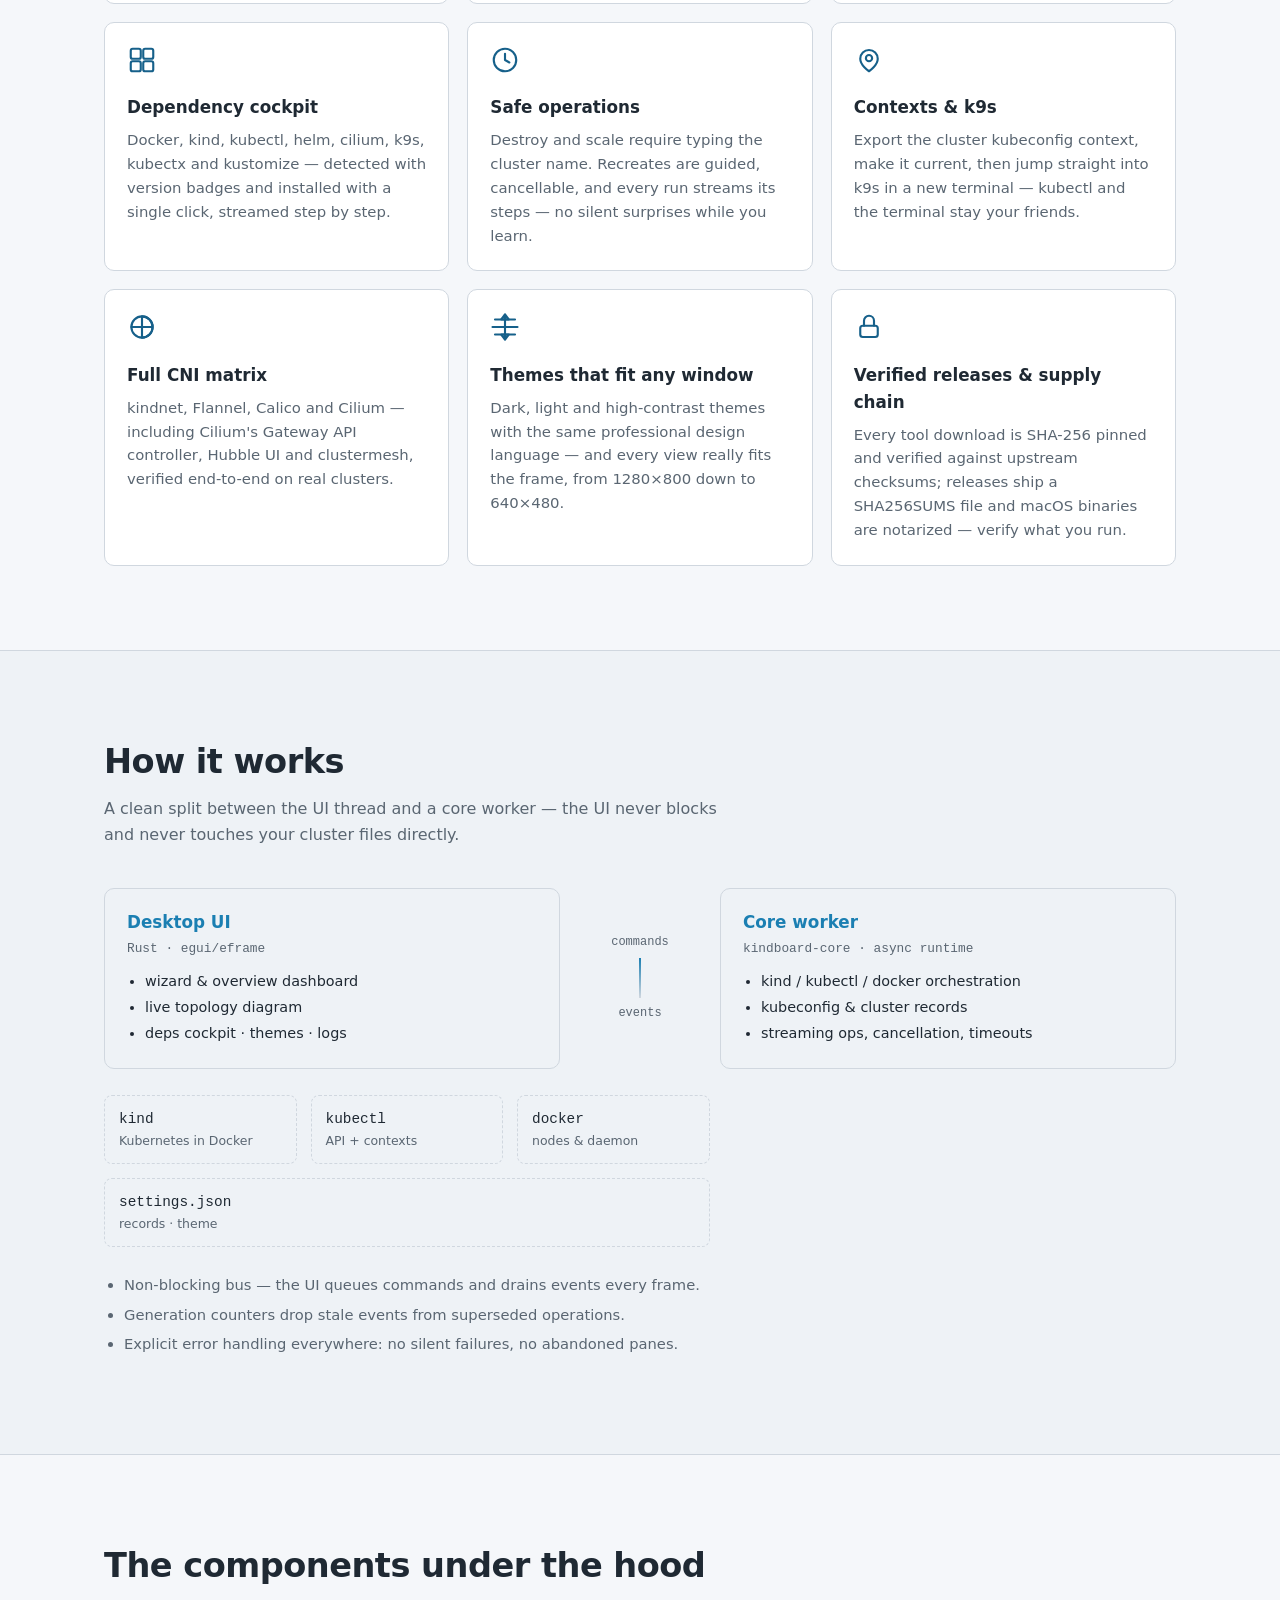
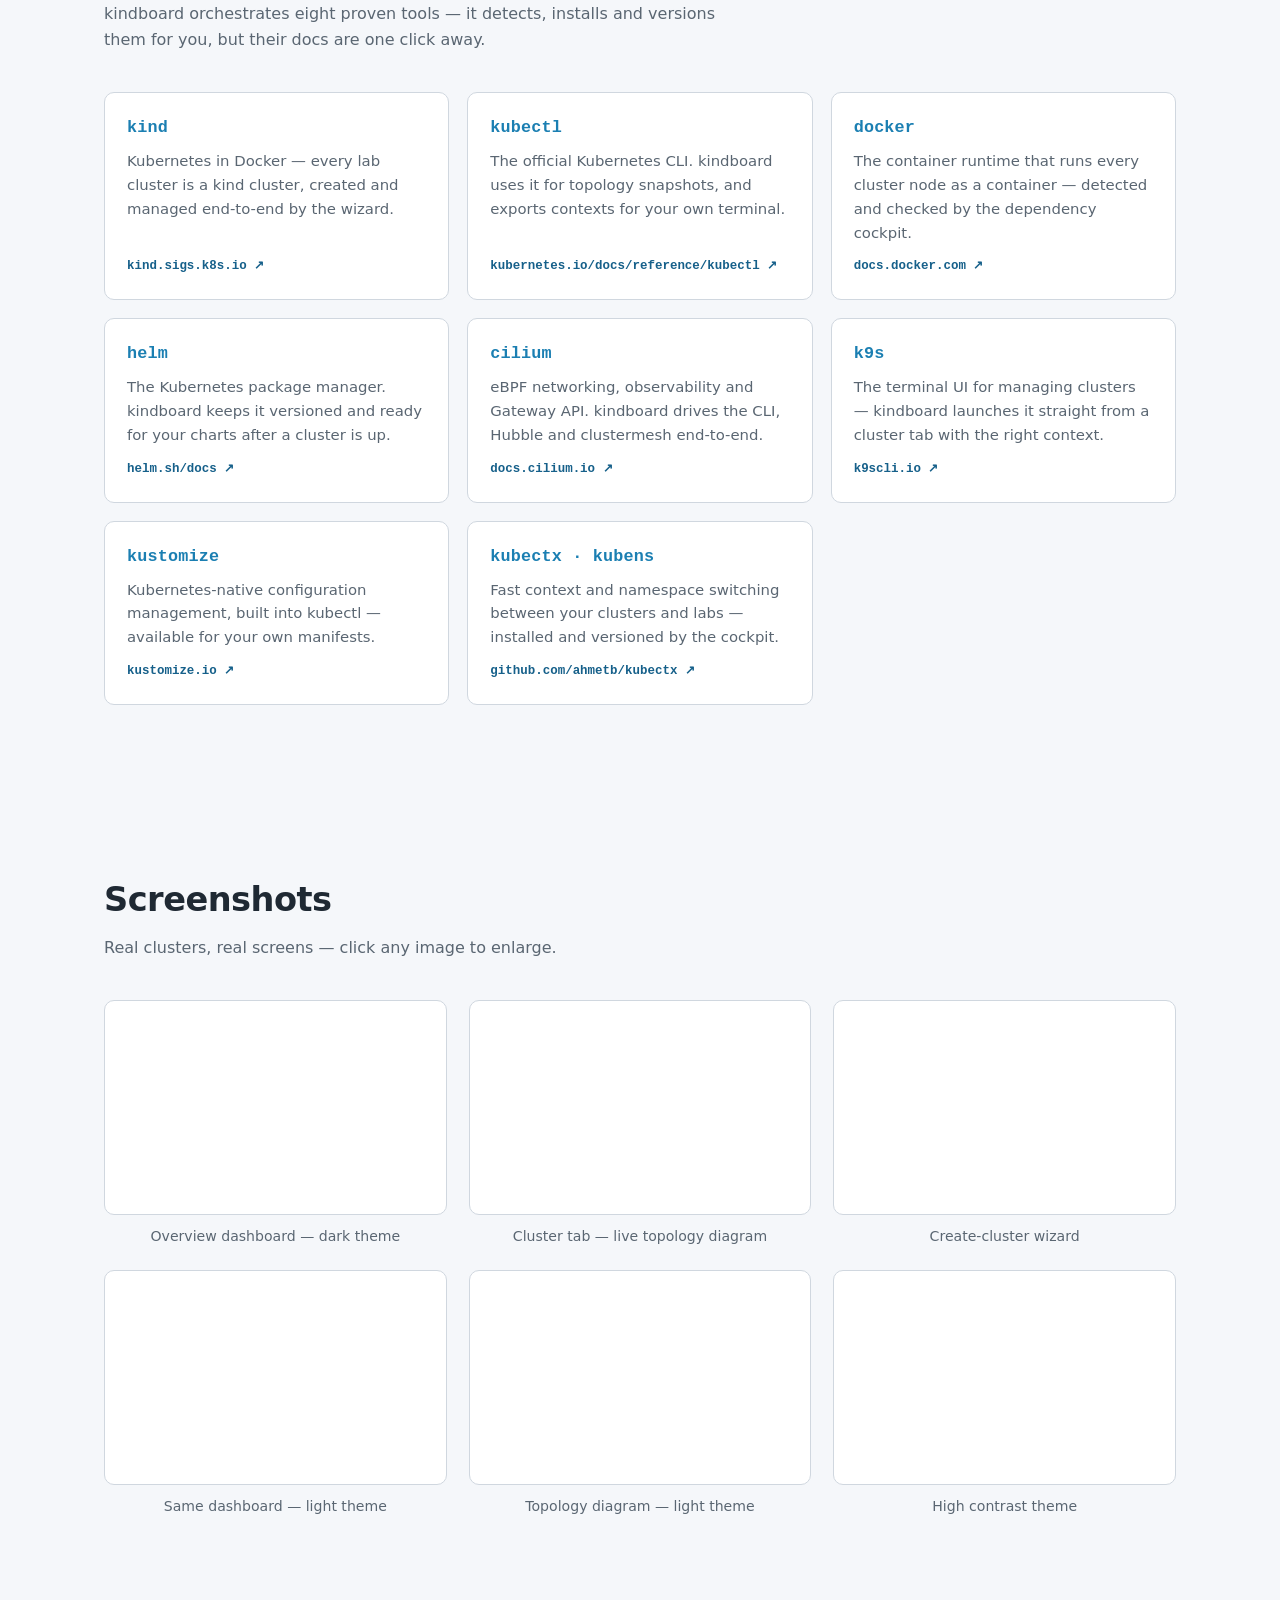
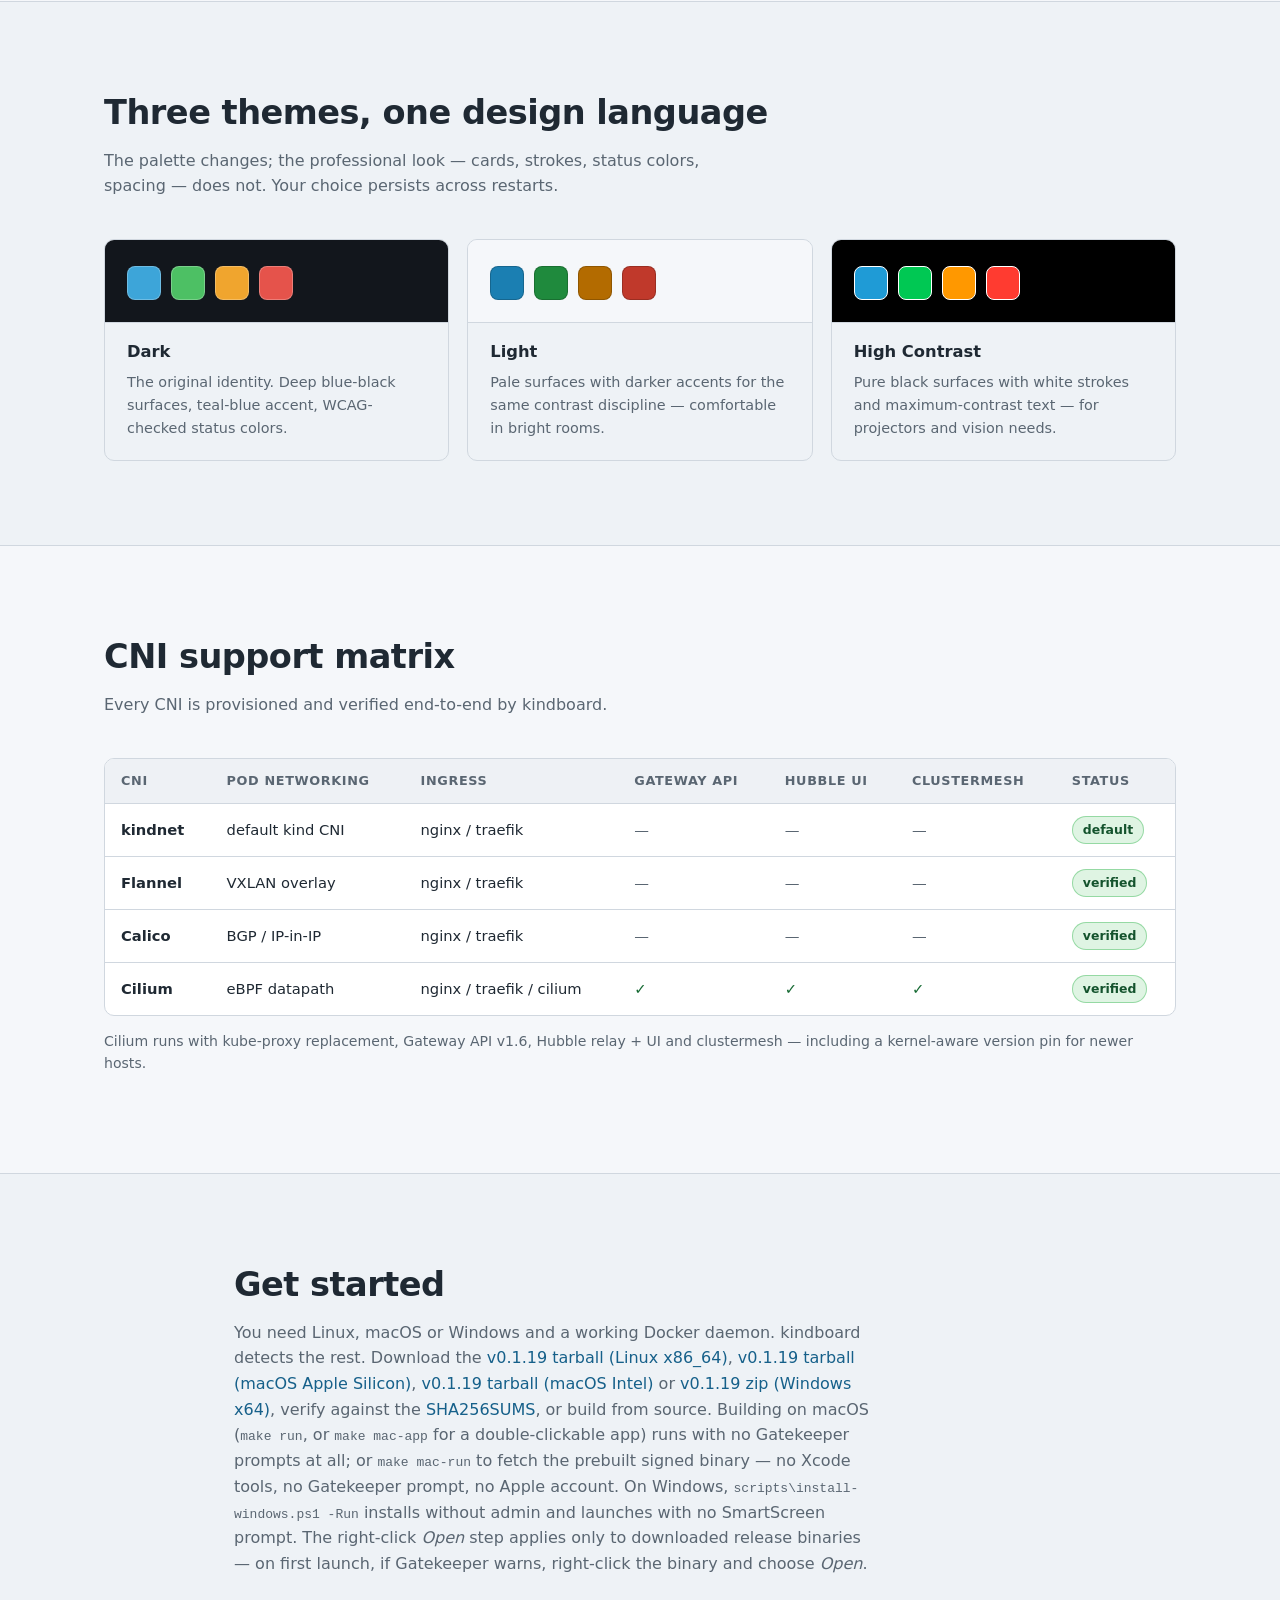
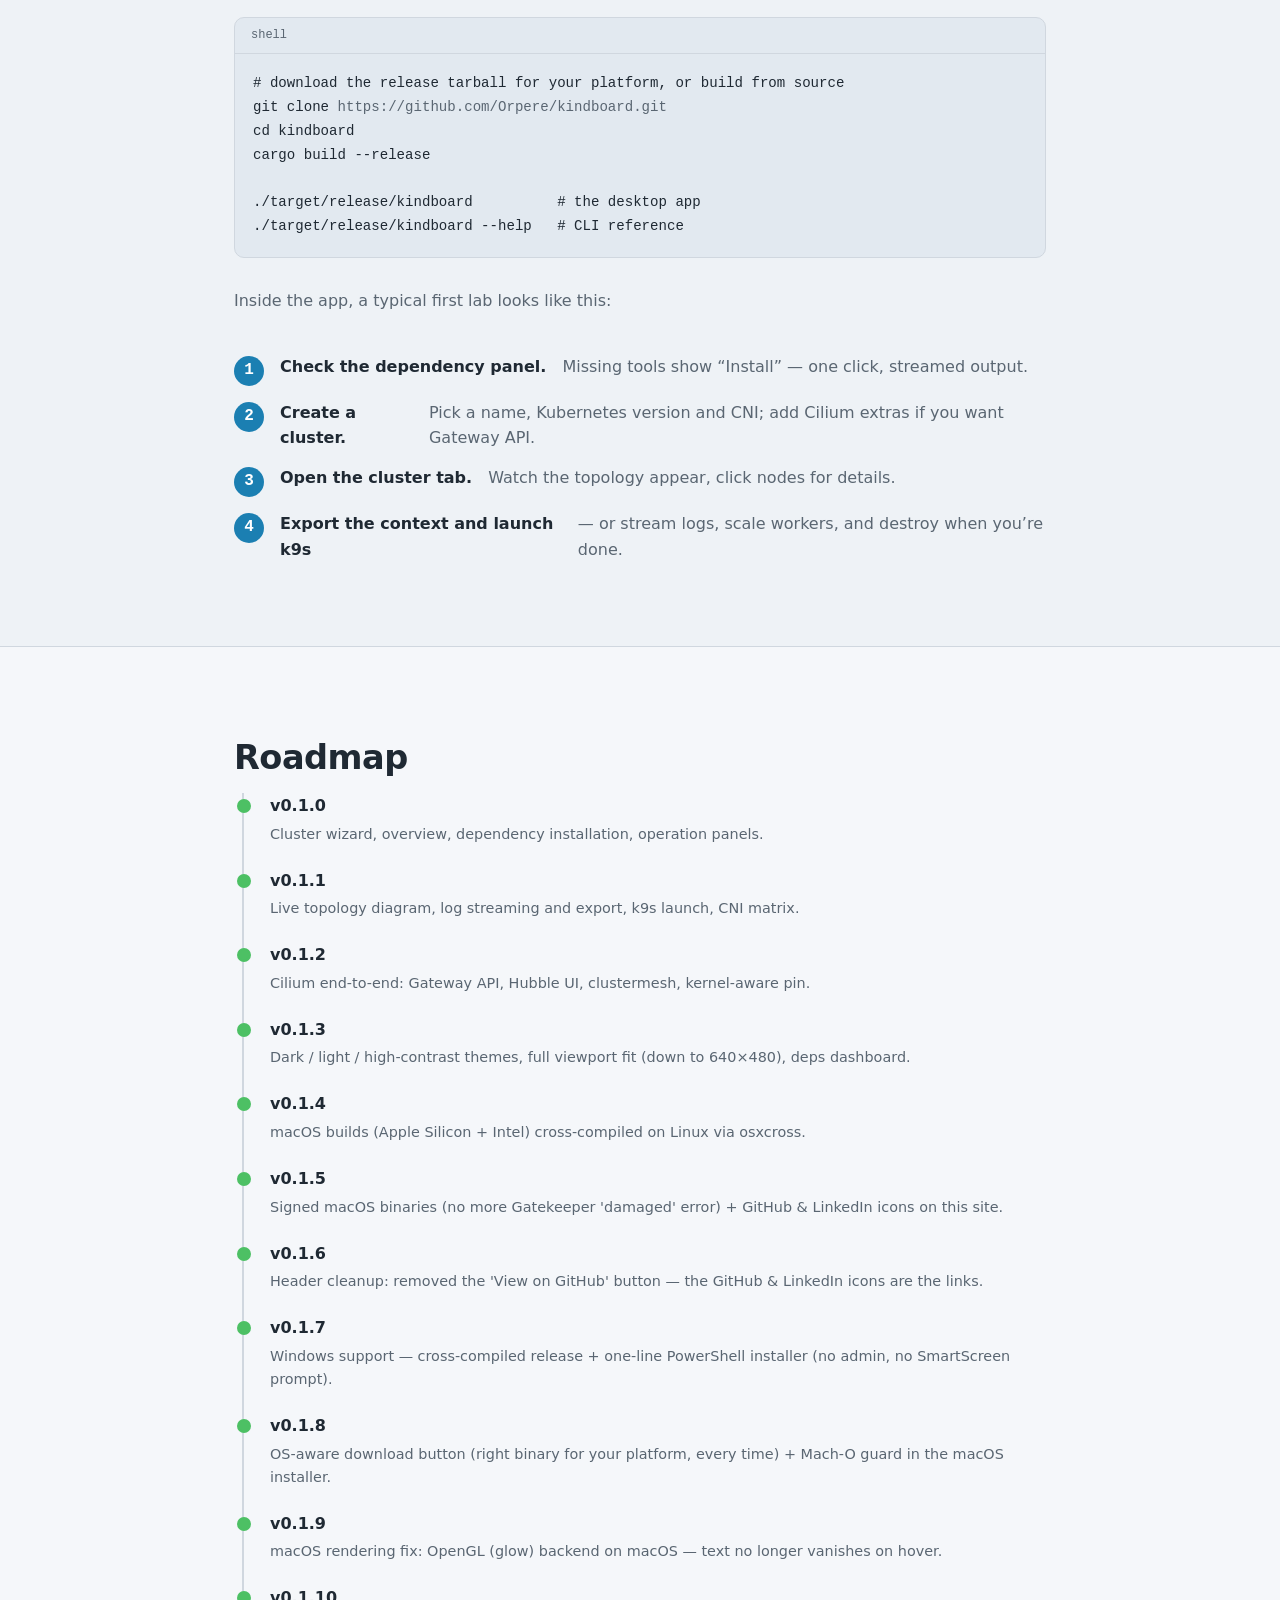
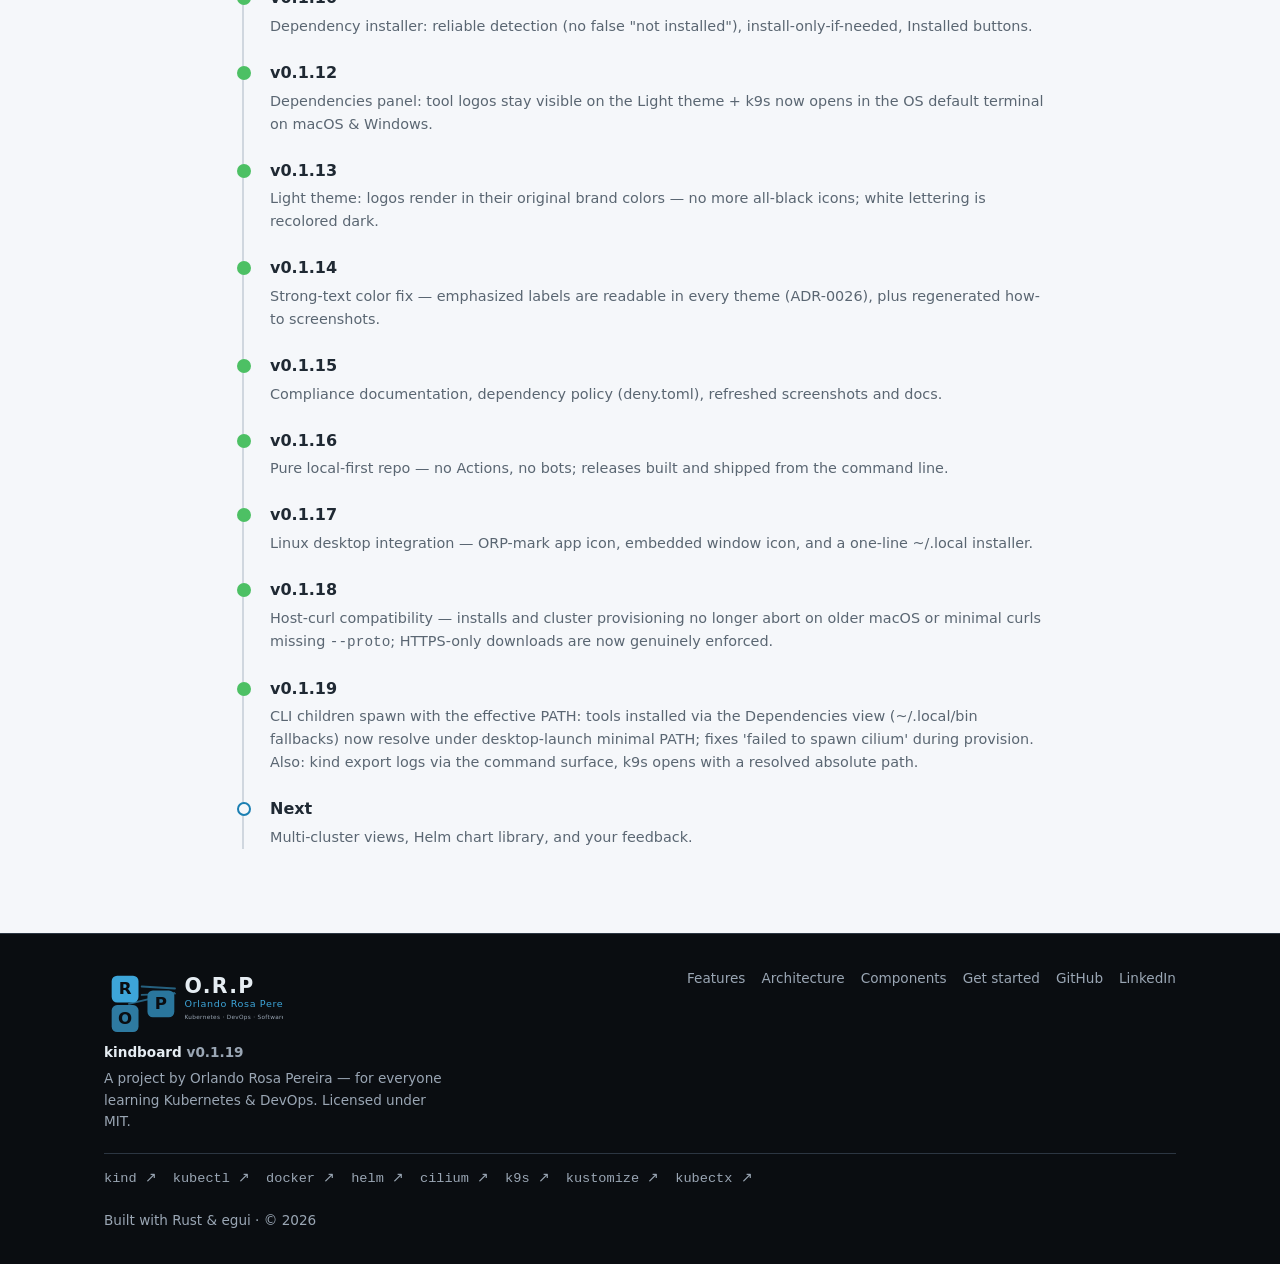
==== commit a849febc: "publish 0.1.19" ====
--- a/index.html
+++ b/index.html
@@ -36,7 +36,7 @@
         <strong>O.R.P</strong>
         <small>Orlando Rosa Pereira</small>
       </span>
-      <span class="brand-version">kindboard v0.1.16</span>
+      <span class="brand-version">kindboard v0.1.19</span>
     </a>
     <button class="nav-toggle" id="nav-toggle" aria-expanded="false" aria-controls="site-nav" aria-label="Toggle navigation">
       <span></span><span></span><span></span>
@@ -73,15 +73,15 @@
         you can read. Built as study work for everyone learning Kubernetes and DevOps.
       </p>
       <div class="hero-actions">
-        <a id="download-btn" class="btn btn-accent" rel="noopener" href="https://github.com/Orpere/kindboard/releases/latest">Download v0.1.16</a>
+        <a id="download-btn" class="btn btn-accent" rel="noopener" href="https://github.com/Orpere/kindboard/releases/latest">Download v0.1.19</a>
         <a id="download-btn-alt" class="btn btn-ghost" rel="noopener" hidden>macOS Intel</a>
         <a class="btn btn-ghost" href="#start">Get started</a>
         <a class="btn btn-ghost" href="#screenshots">See it in action</a>
         <ul class="platform-chips" role="list" aria-label="Download by platform">
-          <li><a rel="noopener" href="https://github.com/Orpere/kindboard/releases/download/v0.1.16/kindboard-linux-x86_64.tar.gz">Linux x86_64</a></li>
-          <li><a rel="noopener" href="https://github.com/Orpere/kindboard/releases/download/v0.1.16/kindboard-darwin-arm64.tar.gz">macOS Apple Silicon</a></li>
-          <li><a rel="noopener" href="https://github.com/Orpere/kindboard/releases/download/v0.1.16/kindboard-darwin-x86_64.tar.gz">macOS Intel</a></li>
-          <li><a rel="noopener" href="https://github.com/Orpere/kindboard/releases/download/v0.1.16/kindboard-windows-x86_64.zip">Windows x64</a></li>
+          <li><a rel="noopener" href="https://github.com/Orpere/kindboard/releases/download/v0.1.19/kindboard-linux-x86_64.tar.gz">Linux x86_64</a></li>
+          <li><a rel="noopener" href="https://github.com/Orpere/kindboard/releases/download/v0.1.19/kindboard-darwin-arm64.tar.gz">macOS Apple Silicon</a></li>
+          <li><a rel="noopener" href="https://github.com/Orpere/kindboard/releases/download/v0.1.19/kindboard-darwin-x86_64.tar.gz">macOS Intel</a></li>
+          <li><a rel="noopener" href="https://github.com/Orpere/kindboard/releases/download/v0.1.19/kindboard-windows-x86_64.zip">Windows x64</a></li>
         </ul>
       </div>
       <ul class="hero-stats" role="list">
@@ -374,11 +374,11 @@
     <div class="wrap narrow">
       <h2>Get started</h2>
       <p class="section-sub">You need Linux, macOS or Windows and a working Docker daemon. kindboard detects the rest. Download the
-        <a href="https://github.com/Orpere/kindboard/releases/download/v0.1.16/kindboard-linux-x86_64.tar.gz">v0.1.16 tarball (Linux x86_64)</a>,
-        <a href="https://github.com/Orpere/kindboard/releases/download/v0.1.16/kindboard-darwin-arm64.tar.gz">v0.1.16 tarball (macOS Apple Silicon)</a>,
-        <a href="https://github.com/Orpere/kindboard/releases/download/v0.1.16/kindboard-darwin-x86_64.tar.gz">v0.1.16 tarball (macOS Intel)</a> or
-        <a href="https://github.com/Orpere/kindboard/releases/download/v0.1.16/kindboard-windows-x86_64.zip">v0.1.16 zip (Windows x64)</a>,
-        verify against the <a href="https://github.com/Orpere/kindboard/releases/download/v0.1.16/SHA256SUMS">SHA256SUMS</a>,
+        <a href="https://github.com/Orpere/kindboard/releases/download/v0.1.19/kindboard-linux-x86_64.tar.gz">v0.1.19 tarball (Linux x86_64)</a>,
+        <a href="https://github.com/Orpere/kindboard/releases/download/v0.1.19/kindboard-darwin-arm64.tar.gz">v0.1.19 tarball (macOS Apple Silicon)</a>,
+        <a href="https://github.com/Orpere/kindboard/releases/download/v0.1.19/kindboard-darwin-x86_64.tar.gz">v0.1.19 tarball (macOS Intel)</a> or
+        <a href="https://github.com/Orpere/kindboard/releases/download/v0.1.19/kindboard-windows-x86_64.zip">v0.1.19 zip (Windows x64)</a>,
+        verify against the <a href="https://github.com/Orpere/kindboard/releases/download/v0.1.19/SHA256SUMS">SHA256SUMS</a>,
         or build from source. Building on macOS (<code>make run</code>, or <code>make mac-app</code> for a double-clickable app) runs with no Gatekeeper prompts at all; or <code>make mac-run</code> to fetch the prebuilt signed binary — no Xcode tools, no Gatekeeper prompt, no Apple account. On Windows, <code>scripts\install-windows.ps1 -Run</code> installs without admin and launches with no SmartScreen prompt. The right-click <em>Open</em> step applies only to downloaded release binaries — on first launch, if Gatekeeper warns, right-click the binary and choose <em>Open</em>.</p>
       <div class="code-block">
         <div class="code-head"><span>shell</span></div>
@@ -419,8 +419,11 @@
         <div class="tl-item"><span class="tl-dot done"></span><div><h3>v0.1.12</h3><p>Dependencies panel: tool logos stay visible on the Light theme + k9s now opens in the OS default terminal on macOS &amp; Windows.</p></div></div>
         <div class="tl-item"><span class="tl-dot done"></span><div><h3>v0.1.13</h3><p>Light theme: logos render in their original brand colors — no more all-black icons; white lettering is recolored dark.</p></div></div>
         <div class="tl-item"><span class="tl-dot done"></span><div><h3>v0.1.14</h3><p>Strong-text color fix — emphasized labels are readable in every theme (ADR-0026), plus regenerated how-to screenshots.</p></div></div>
+        <div class="tl-item"><span class="tl-dot done"></span><div><h3>v0.1.15</h3><p>Compliance documentation, dependency policy (deny.toml), refreshed screenshots and docs.</p></div></div>
         <div class="tl-item"><span class="tl-dot done"></span><div><h3>v0.1.16</h3><p>Pure local-first repo — no Actions, no bots; releases built and shipped from the command line.</p></div></div>
-        <div class="tl-item"><span class="tl-dot done"></span><div><h3>v0.1.15</h3><p>Compliance documentation, dependency policy (deny.toml), refreshed screenshots and docs.</p></div></div>
+        <div class="tl-item"><span class="tl-dot done"></span><div><h3>v0.1.17</h3><p>Linux desktop integration — ORP-mark app icon, embedded window icon, and a one-line ~/.local installer.</p></div></div>
+        <div class="tl-item"><span class="tl-dot done"></span><div><h3>v0.1.18</h3><p>Host-curl compatibility — installs and cluster provisioning no longer abort on older macOS or minimal curls missing <code>--proto</code>; HTTPS-only downloads are now genuinely enforced.</p></div></div>
+        <div class="tl-item"><span class="tl-dot done"></span><div><h3>v0.1.19</h3><p>CLI children spawn with the effective PATH: tools installed via the Dependencies view (~/.local/bin fallbacks) now resolve under desktop-launch minimal PATH; fixes 'failed to spawn cilium' during provision. Also: kind export logs via the command surface, k9s opens with a resolved absolute path.</p></div></div>
         <div class="tl-item"><span class="tl-dot next"></span><div><h3>Next</h3><p>Multi-cluster views, Helm chart library, and your feedback.</p></div></div>
       </div>
     </div>
@@ -432,7 +435,7 @@
   <div class="wrap footer-inner">
     <div class="footer-brand-box">
       <img class="footer-logo" src="assets/img/logo-orp.svg" alt="O.R.P logo — Orlando Rosa Pereira" />
-      <p class="footer-brand">kindboard <span class="muted">v0.1.16</span></p>
+      <p class="footer-brand">kindboard <span class="muted">v0.1.19</span></p>
       <p class="muted">A project by Orlando Rosa Pereira — for everyone learning Kubernetes &amp; DevOps. Licensed under MIT.</p>
     </div>
     <nav aria-label="Footer navigation">
